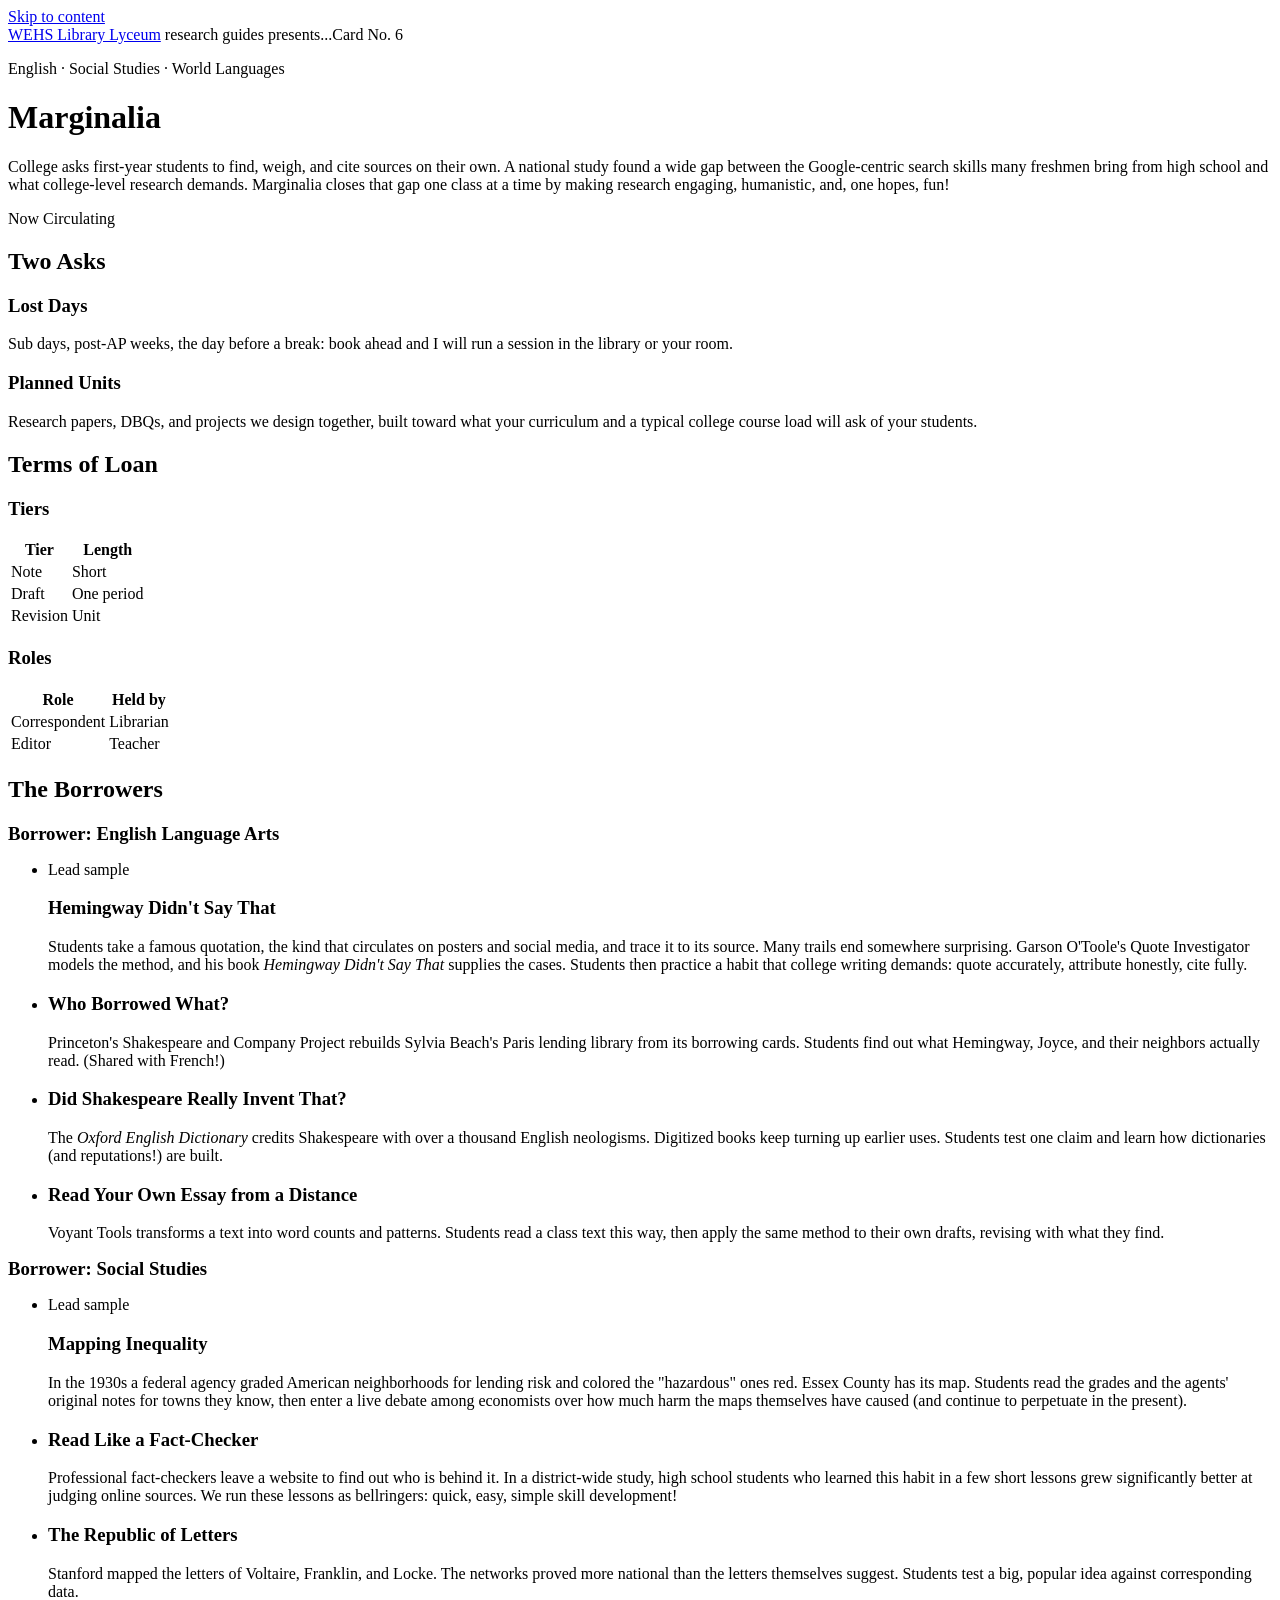
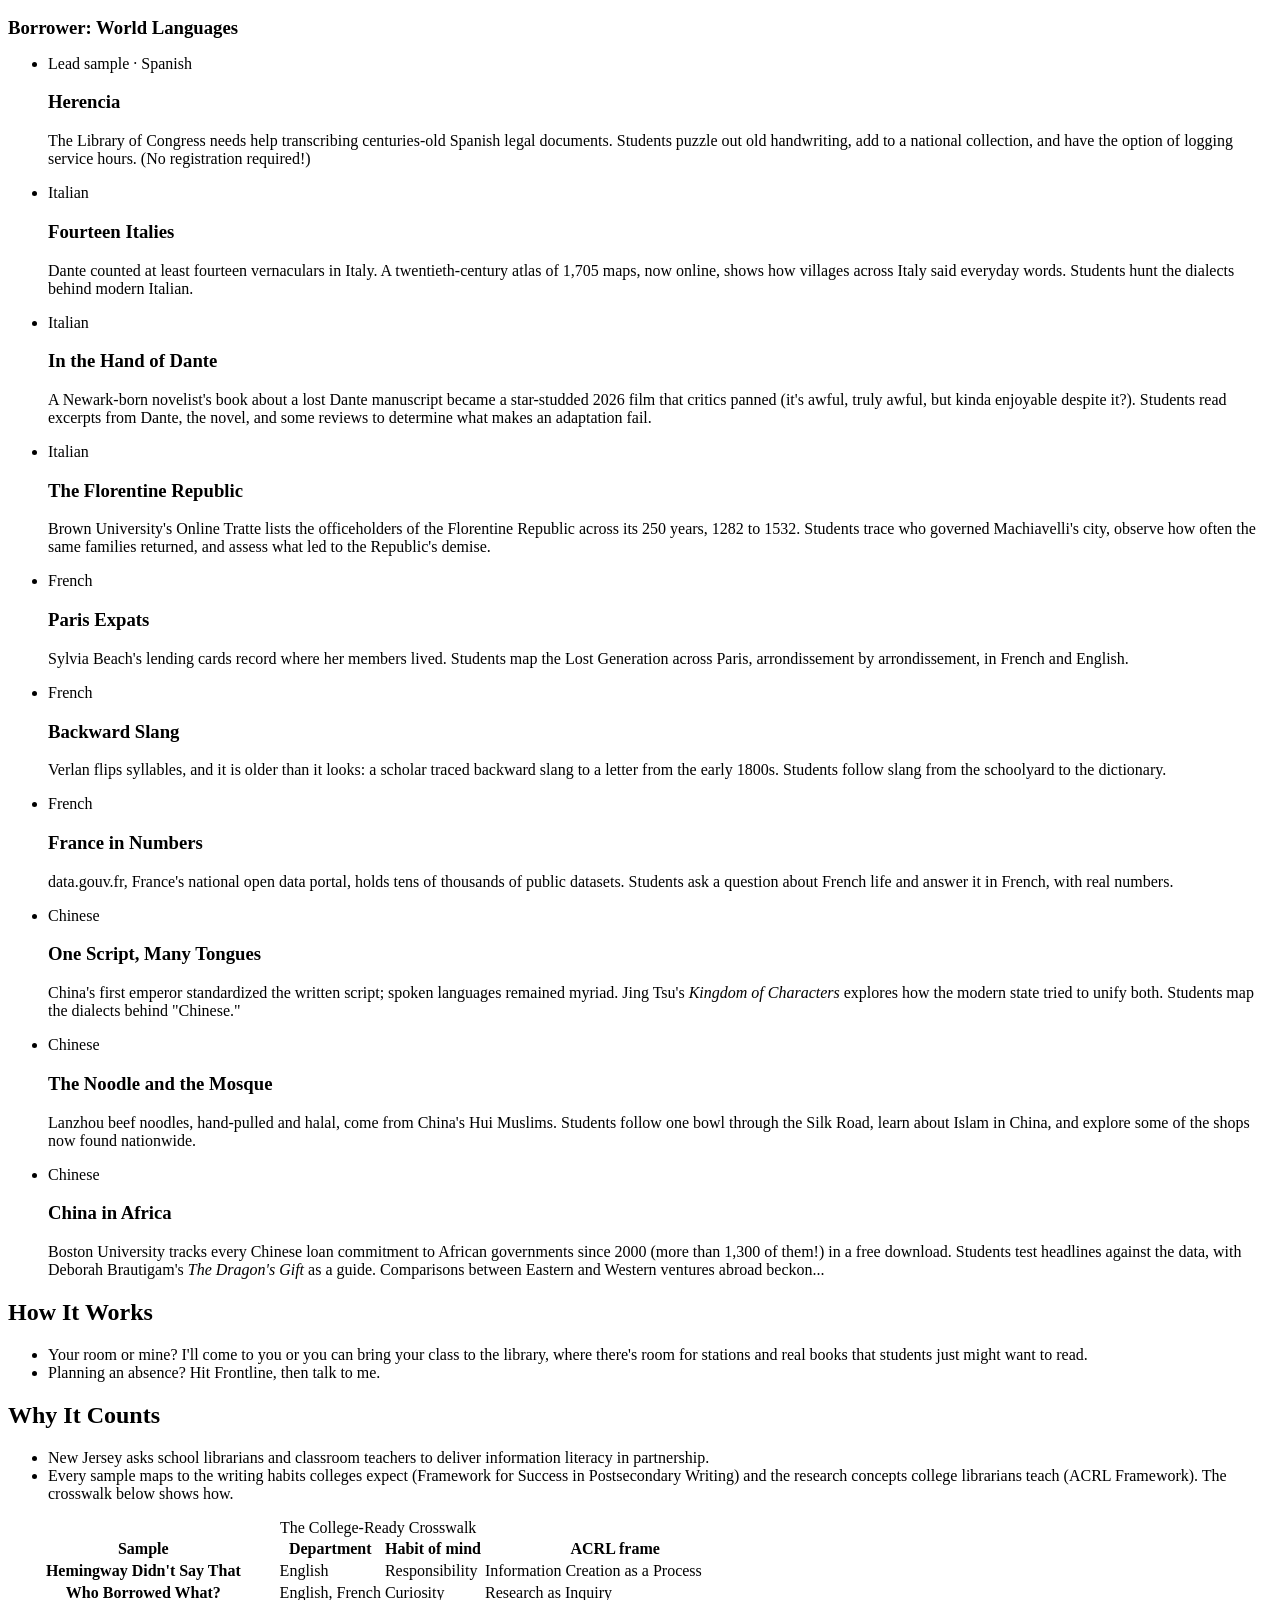
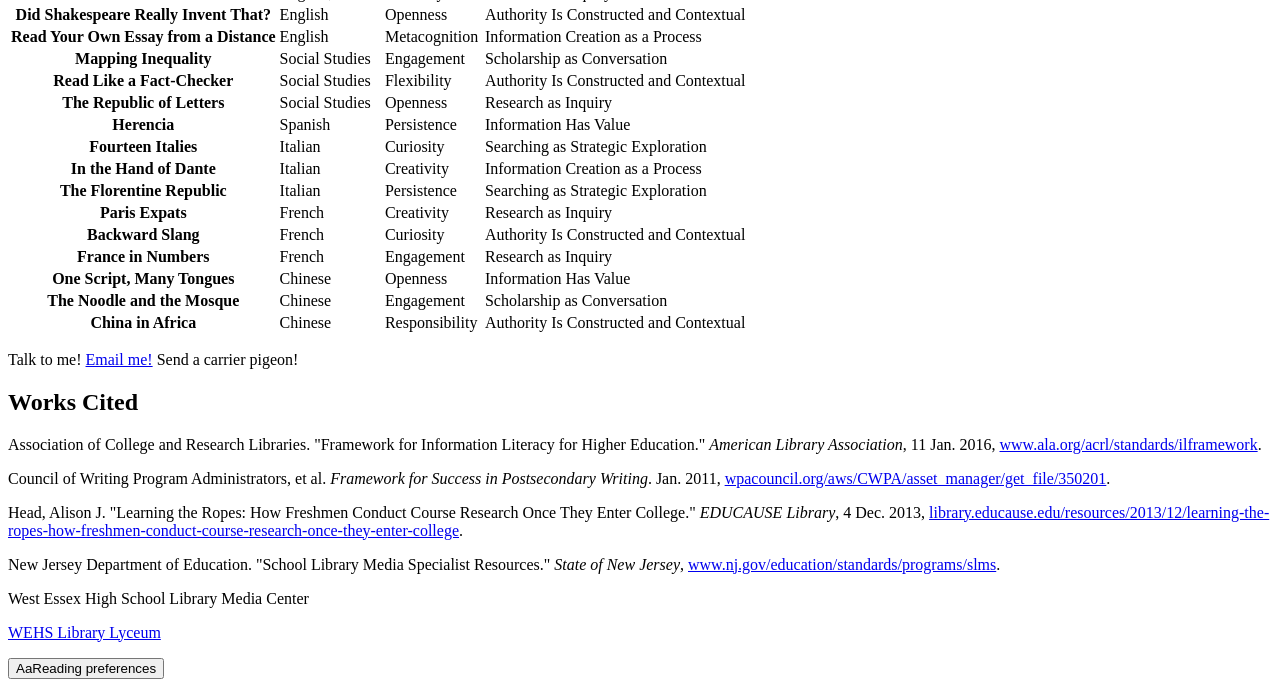
==== index.html @ 97378802 "Build" ====
<!DOCTYPE html>
<html lang="en">
<head>
<meta charset="UTF-8">
<meta name="viewport" content="width=device-width, initial-scale=1.0">
<title>Marginalia | WEHS Library Lyceum</title>
<meta name="description" content="Library collaborations for English, Social Studies, and World Languages at West Essex High School: research, writing, and digital humanities, geared toward developing transferable, interdisciplinary skills.">
<meta property="og:type" content="website">
<meta property="og:site_name" content="WEHS Library Lyceum">
<meta property="og:title" content="Marginalia | WEHS Library Lyceum">
<meta property="og:description" content="Library collaborations for English, Social Studies, and World Languages at West Essex High School: research, writing, and digital humanities, geared toward developing transferable, interdisciplinary skills.">
<meta property="og:url" content="https://mistertlibrary.github.io/marginalia/">
<meta property="og:image" content="https://mistertlibrary.github.io/librarylyceum/og-image.png">
<link rel="icon" type="image/svg+xml" href="/librarylyceum/favicon.svg">
<link rel="icon" type="image/png" sizes="32x32" href="/librarylyceum/favicon.png">
<script>
(function(){try{var d=document.documentElement,t=localStorage.getItem("lyceum-theme"),s=localStorage.getItem("lyceum-size"),f=localStorage.getItem("lyceum-font");if(t==="dark"||t==="contrast")d.dataset.theme=t;if(s==="medium"||s==="large")d.dataset.size=s;if(f==="sans"||f==="dyslexic")d.dataset.font=f}catch(e){}})();
</script>
<link rel="stylesheet" href="/marginalia/site.css">
</head>
<body>
<a class="skip" href="#main">Skip to content</a>
<div class="page">
<header class="card lined hero">
<div class="cardhead"><span><a href="/librarylyceum/guides.html">WEHS Library Lyceum</a> research guides presents...</span><span>Card No. 6</span></div>
<p class="kicker">English · Social Studies · World Languages</p>
<h1>Marginalia</h1>
<p class="blurb">College asks first-year students to find, weigh, and cite sources on their own. A national study found a wide gap between the Google-centric search skills many freshmen bring from high school and what college-level research demands. Marginalia closes that gap one class at a time by making research engaging, humanistic, and, one hopes, fun!</p>
<p class="stamp" aria-hidden="true">Now Circulating</p>
</header>

<main id="main" class="stack">
<section aria-labelledby="h-asks">
<h2 class="desk-h" id="h-asks">Two Asks</h2>
<div class="grid">
<article class="card ask"><h3>Lost Days</h3><p>Sub days, post-AP weeks, the day before a break: book ahead and I will run a session in the library or your room.</p></article>
<article class="card ask"><h3>Planned Units</h3><p>Research papers, DBQs, and projects we design together, built toward what your curriculum and a typical college course load will ask of your students.</p></article>
</div>
</section>

<section aria-labelledby="h-terms">
<h2 class="desk-h" id="h-terms">Terms of Loan</h2>
<div class="grid">
<div class="card loan"><h3>Tiers</h3><table><thead><tr><th scope="col">Tier</th><th scope="col">Length</th></tr></thead><tbody><tr><td>Note</td><td>Short</td></tr><tr><td>Draft</td><td>One period</td></tr><tr><td>Revision</td><td>Unit</td></tr></tbody></table></div>
<div class="card loan"><h3>Roles</h3><table><thead><tr><th scope="col">Role</th><th scope="col">Held by</th></tr></thead><tbody><tr><td>Correspondent</td><td>Librarian</td></tr><tr><td>Editor</td><td>Teacher</td></tr></tbody></table></div>
</div>
</section>

<section aria-labelledby="h-dept" class="dept">
<h2 class="desk-h" id="h-dept">The Borrowers</h2>

<article class="card borrower" aria-labelledby="b-ela">
<h3 class="band" id="b-ela" style="margin:0;text-align:left">Borrower: English Language Arts</h3>
<ul class="slips">
<li class="slip lead-slip"><p class="tag">Lead sample</p><h3>Hemingway Didn't Say That</h3><p>Students take a famous quotation, the kind that circulates on posters and social media, and trace it to its source. Many trails end somewhere surprising. Garson O'Toole's Quote Investigator models the method, and his book <i>Hemingway Didn't Say That</i> supplies the cases. Students then practice a habit that college writing demands: quote accurately, attribute honestly, cite fully.</p></li>
<li class="slip"><h3>Who Borrowed What?</h3><p>Princeton's Shakespeare and Company Project rebuilds Sylvia Beach's Paris lending library from its borrowing cards. Students find out what Hemingway, Joyce, and their neighbors actually read. (Shared with French!)</p></li>
<li class="slip"><h3>Did Shakespeare Really Invent That?</h3><p>The <i>Oxford English Dictionary</i> credits Shakespeare with over a thousand English neologisms. Digitized books keep turning up earlier uses. Students test one claim and learn how dictionaries (and reputations!) are built.</p></li>
<li class="slip"><h3>Read Your Own Essay from a Distance</h3><p>Voyant Tools transforms a text into word counts and patterns. Students read a class text this way, then apply the same method to their own drafts, revising with what they find.</p></li>
</ul>
</article>

<article class="card borrower" aria-labelledby="b-ss">
<h3 class="band" id="b-ss" style="margin:0;text-align:left">Borrower: Social Studies</h3>
<ul class="slips">
<li class="slip lead-slip"><p class="tag">Lead sample</p><h3>Mapping Inequality</h3><p>In the 1930s a federal agency graded American neighborhoods for lending risk and colored the "hazardous" ones red. Essex County has its map. Students read the grades and the agents' original notes for towns they know, then enter a live debate among economists over how much harm the maps themselves have caused (and continue to perpetuate in the present).</p></li>
<li class="slip"><h3>Read Like a Fact-Checker</h3><p>Professional fact-checkers leave a website to find out who is behind it. In a district-wide study, high school students who learned this habit in a few short lessons grew significantly better at judging online sources. We run these lessons as bellringers: quick, easy, simple skill development!</p></li>
<li class="slip"><h3>The Republic of Letters</h3><p>Stanford mapped the letters of Voltaire, Franklin, and Locke. The networks proved more national than the letters themselves suggest. Students test a big, popular idea against corresponding data.</p></li>
</ul>
</article>

<article class="card borrower" aria-labelledby="b-wl">
<h3 class="band" id="b-wl" style="margin:0;text-align:left">Borrower: World Languages</h3>
<ul class="slips">
<li class="slip lead-slip"><p class="tag">Lead sample · Spanish</p><h3>Herencia</h3><p>The Library of Congress needs help transcribing centuries-old Spanish legal documents. Students puzzle out old handwriting, add to a national collection, and have the option of logging service hours. (No registration required!)</p></li>
<li class="slip"><p class="tag">Italian</p><h3>Fourteen Italies</h3><p>Dante counted at least fourteen vernaculars in Italy. A twentieth-century atlas of 1,705 maps, now online, shows how villages across Italy said everyday words. Students hunt the dialects behind modern Italian.</p></li>
<li class="slip"><p class="tag">Italian</p><h3>In the Hand of Dante</h3><p>A Newark-born novelist's book about a lost Dante manuscript became a star-studded 2026 film that critics panned (it's awful, truly awful, but kinda enjoyable despite it?). Students read excerpts from Dante, the novel, and some reviews to determine what makes an adaptation fail.</p></li>
<li class="slip"><p class="tag">Italian</p><h3>The Florentine Republic</h3><p>Brown University's Online Tratte lists the officeholders of the Florentine Republic across its 250 years, 1282 to 1532. Students trace who governed Machiavelli's city, observe how often the same families returned, and assess what led to the Republic's demise.</p></li>
<li class="slip"><p class="tag">French</p><h3>Paris Expats</h3><p>Sylvia Beach's lending cards record where her members lived. Students map the Lost Generation across Paris, arrondissement by arrondissement, in French and English.</p></li>
<li class="slip"><p class="tag">French</p><h3>Backward Slang</h3><p>Verlan flips syllables, and it is older than it looks: a scholar traced backward slang to a letter from the early 1800s. Students follow slang from the schoolyard to the dictionary.</p></li>
<li class="slip"><p class="tag">French</p><h3>France in Numbers</h3><p>data.gouv.fr, France's national open data portal, holds tens of thousands of public datasets. Students ask a question about French life and answer it in French, with real numbers.</p></li>
<li class="slip"><p class="tag">Chinese</p><h3>One Script, Many Tongues</h3><p>China's first emperor standardized the written script; spoken languages remained myriad. Jing Tsu's <i>Kingdom of Characters</i> explores how the modern state tried to unify both. Students map the dialects behind "Chinese."</p></li>
<li class="slip"><p class="tag">Chinese</p><h3>The Noodle and the Mosque</h3><p>Lanzhou beef noodles, hand-pulled and halal, come from China's Hui Muslims. Students follow one bowl through the Silk Road, learn about Islam in China, and explore some of the shops now found nationwide.</p></li>
<li class="slip"><p class="tag">Chinese</p><h3>China in Africa</h3><p>Boston University tracks every Chinese loan commitment to African governments since 2000 (more than 1,300 of them!) in a free download. Students test headlines against the data, with Deborah Brautigam's <i>The Dragon's Gift</i> as a guide. Comparisons between Eastern and Western ventures abroad beckon...</p></li>
</ul>
</article>
</section>

<section aria-labelledby="h-how">
<h2 class="desk-h" id="h-how">How It Works</h2>
<div class="card prose"><ul>
<li>Your room or mine? I'll come to you or you can bring your class to the library, where there's room for stations and real books that students just might want to read.</li>
<li>Planning an absence? Hit Frontline, then talk to me.</li>
</ul></div>
</section>

<section aria-labelledby="h-why">
<h2 class="desk-h" id="h-why">Why It Counts</h2>
<div class="card prose">
<ul>
<li>New Jersey asks school librarians and classroom teachers to deliver information literacy in partnership.</li>
<li>Every sample maps to the writing habits colleges expect (Framework for Success in Postsecondary Writing) and the research concepts college librarians teach (ACRL Framework). The crosswalk below shows how.</li>
</ul>
<div class="xwalk" tabindex="0" role="region" aria-labelledby="xw-cap">
<table>
<caption id="xw-cap">The College-Ready Crosswalk</caption>
<thead><tr><th scope="col">Sample</th><th scope="col">Department</th><th scope="col">Habit of mind</th><th scope="col">ACRL frame</th></tr></thead>
<tbody>
<tr><th scope="row">Hemingway Didn't Say That</th><td>English</td><td>Responsibility</td><td>Information Creation as a Process</td></tr>
<tr><th scope="row">Who Borrowed What?</th><td>English, French</td><td>Curiosity</td><td>Research as Inquiry</td></tr>
<tr><th scope="row">Did Shakespeare Really Invent That?</th><td>English</td><td>Openness</td><td>Authority Is Constructed and Contextual</td></tr>
<tr><th scope="row">Read Your Own Essay from a Distance</th><td>English</td><td>Metacognition</td><td>Information Creation as a Process</td></tr>
<tr><th scope="row">Mapping Inequality</th><td>Social Studies</td><td>Engagement</td><td>Scholarship as Conversation</td></tr>
<tr><th scope="row">Read Like a Fact-Checker</th><td>Social Studies</td><td>Flexibility</td><td>Authority Is Constructed and Contextual</td></tr>
<tr><th scope="row">The Republic of Letters</th><td>Social Studies</td><td>Openness</td><td>Research as Inquiry</td></tr>
<tr><th scope="row">Herencia</th><td>Spanish</td><td>Persistence</td><td>Information Has Value</td></tr>
<tr><th scope="row">Fourteen Italies</th><td>Italian</td><td>Curiosity</td><td>Searching as Strategic Exploration</td></tr>
<tr><th scope="row">In the Hand of Dante</th><td>Italian</td><td>Creativity</td><td>Information Creation as a Process</td></tr>
<tr><th scope="row">The Florentine Republic</th><td>Italian</td><td>Persistence</td><td>Searching as Strategic Exploration</td></tr>
<tr><th scope="row">Paris Expats</th><td>French</td><td>Creativity</td><td>Research as Inquiry</td></tr>
<tr><th scope="row">Backward Slang</th><td>French</td><td>Curiosity</td><td>Authority Is Constructed and Contextual</td></tr>
<tr><th scope="row">France in Numbers</th><td>French</td><td>Engagement</td><td>Research as Inquiry</td></tr>
<tr><th scope="row">One Script, Many Tongues</th><td>Chinese</td><td>Openness</td><td>Information Has Value</td></tr>
<tr><th scope="row">The Noodle and the Mosque</th><td>Chinese</td><td>Engagement</td><td>Scholarship as Conversation</td></tr>
<tr><th scope="row">China in Africa</th><td>Chinese</td><td>Responsibility</td><td>Authority Is Constructed and Contextual</td></tr>
</tbody>
</table>
</div>
<p class="cta">Talk to me! <a href="mailto:sthompson@westex.org">Email me!</a> Send a carrier pigeon!</p>
</div>
</section>
</main>

<section class="sources" aria-labelledby="refs">
<h2 id="refs">Works Cited</h2>
<p>Association of College and Research Libraries. "Framework for Information Literacy for Higher Education." <i>American Library Association</i>, 11 Jan. 2016, <a href="https://www.ala.org/acrl/standards/ilframework">www.ala.org/acrl/standards/ilframework</a>.</p>
<p>Council of Writing Program Administrators, et al. <i>Framework for Success in Postsecondary Writing</i>. Jan. 2011, <a href="https://wpacouncil.org/aws/CWPA/asset_manager/get_file/350201">wpacouncil.org/aws/CWPA/asset_manager/get_file/350201</a>.</p>
<p>Head, Alison J. "Learning the Ropes: How Freshmen Conduct Course Research Once They Enter College." <i>EDUCAUSE Library</i>, 4 Dec. 2013, <a href="https://library.educause.edu/resources/2013/12/learning-the-ropes-how-freshmen-conduct-course-research-once-they-enter-college">library.educause.edu/resources/2013/12/learning-the-ropes-how-freshmen-conduct-course-research-once-they-enter-college</a>.</p>
<p>New Jersey Department of Education. "School Library Media Specialist Resources." <i>State of New Jersey</i>, <a href="https://www.nj.gov/education/standards/programs/slms">www.nj.gov/education/standards/programs/slms</a>.</p>
</section>
<footer class="foot"><p class="big">West Essex High School Library Media Center</p><p><a href="/librarylyceum/">WEHS Library Lyceum</a></p></footer>
</div>
<button class="aa-btn" id="aa-btn" type="button" aria-expanded="false" aria-controls="aa-panel"><span aria-hidden="true">Aa</span><span class="sr-only">Reading preferences</span></button>
<div class="aa-panel" id="aa-panel" role="group" aria-labelledby="aa-title" hidden>
<h2 id="aa-title">Reading preferences</h2>
<fieldset><legend>Text size</legend><div class="seg"><button type="button" data-dim="size" data-v="small">Small</button><button type="button" data-dim="size" data-v="medium">Medium</button><button type="button" data-dim="size" data-v="large">Large</button></div></fieldset>
<fieldset><legend>Theme</legend><div class="seg"><button type="button" data-dim="theme" data-v="light">Light</button><button type="button" data-dim="theme" data-v="dark">Dark</button><button type="button" data-dim="theme" data-v="contrast">High contrast</button></div></fieldset>
<fieldset><legend>Typeface</legend><div class="seg"><button type="button" data-dim="font" data-v="serif">Serif</button><button type="button" data-dim="font" data-v="sans">Sans</button><button type="button" data-dim="font" data-v="dyslexic">OpenDyslexic</button></div></fieldset>
</div>
<script>
(function(){var d=document.documentElement,K={size:"lyceum-size",theme:"lyceum-theme",font:"lyceum-font"},D={size:"small",theme:"light",font:"serif"},b=document.getElementById("aa-btn"),p=document.getElementById("aa-panel");if(!b||!p)return;
function cur(k){return d.dataset[k]||D[k]}
function sync(){p.querySelectorAll("button[data-dim]").forEach(function(x){x.setAttribute("aria-pressed",String(cur(x.dataset.dim)===x.dataset.v))})}
function set(k,v){if(v===D[k])delete d.dataset[k];else d.dataset[k]=v;try{localStorage.setItem(K[k],v)}catch(e){}sync()}
function open(){p.hidden=false;b.setAttribute("aria-expanded","true");sync();var f=p.querySelector('button[aria-pressed="true"]');if(f)f.focus()}
function close(r){p.hidden=true;b.setAttribute("aria-expanded","false");if(r)b.focus()}
b.addEventListener("click",function(){p.hidden?open():close(false)});
p.addEventListener("click",function(e){var x=e.target.closest("button[data-dim]");if(x)set(x.dataset.dim,x.dataset.v)});
document.addEventListener("keydown",function(e){if(e.key==="Escape"&&!p.hidden)close(true)});
document.addEventListener("click",function(e){if(!p.hidden&&!p.contains(e.target)&&!b.contains(e.target))close(false)});
sync()})();
</script>
</body>
</html>
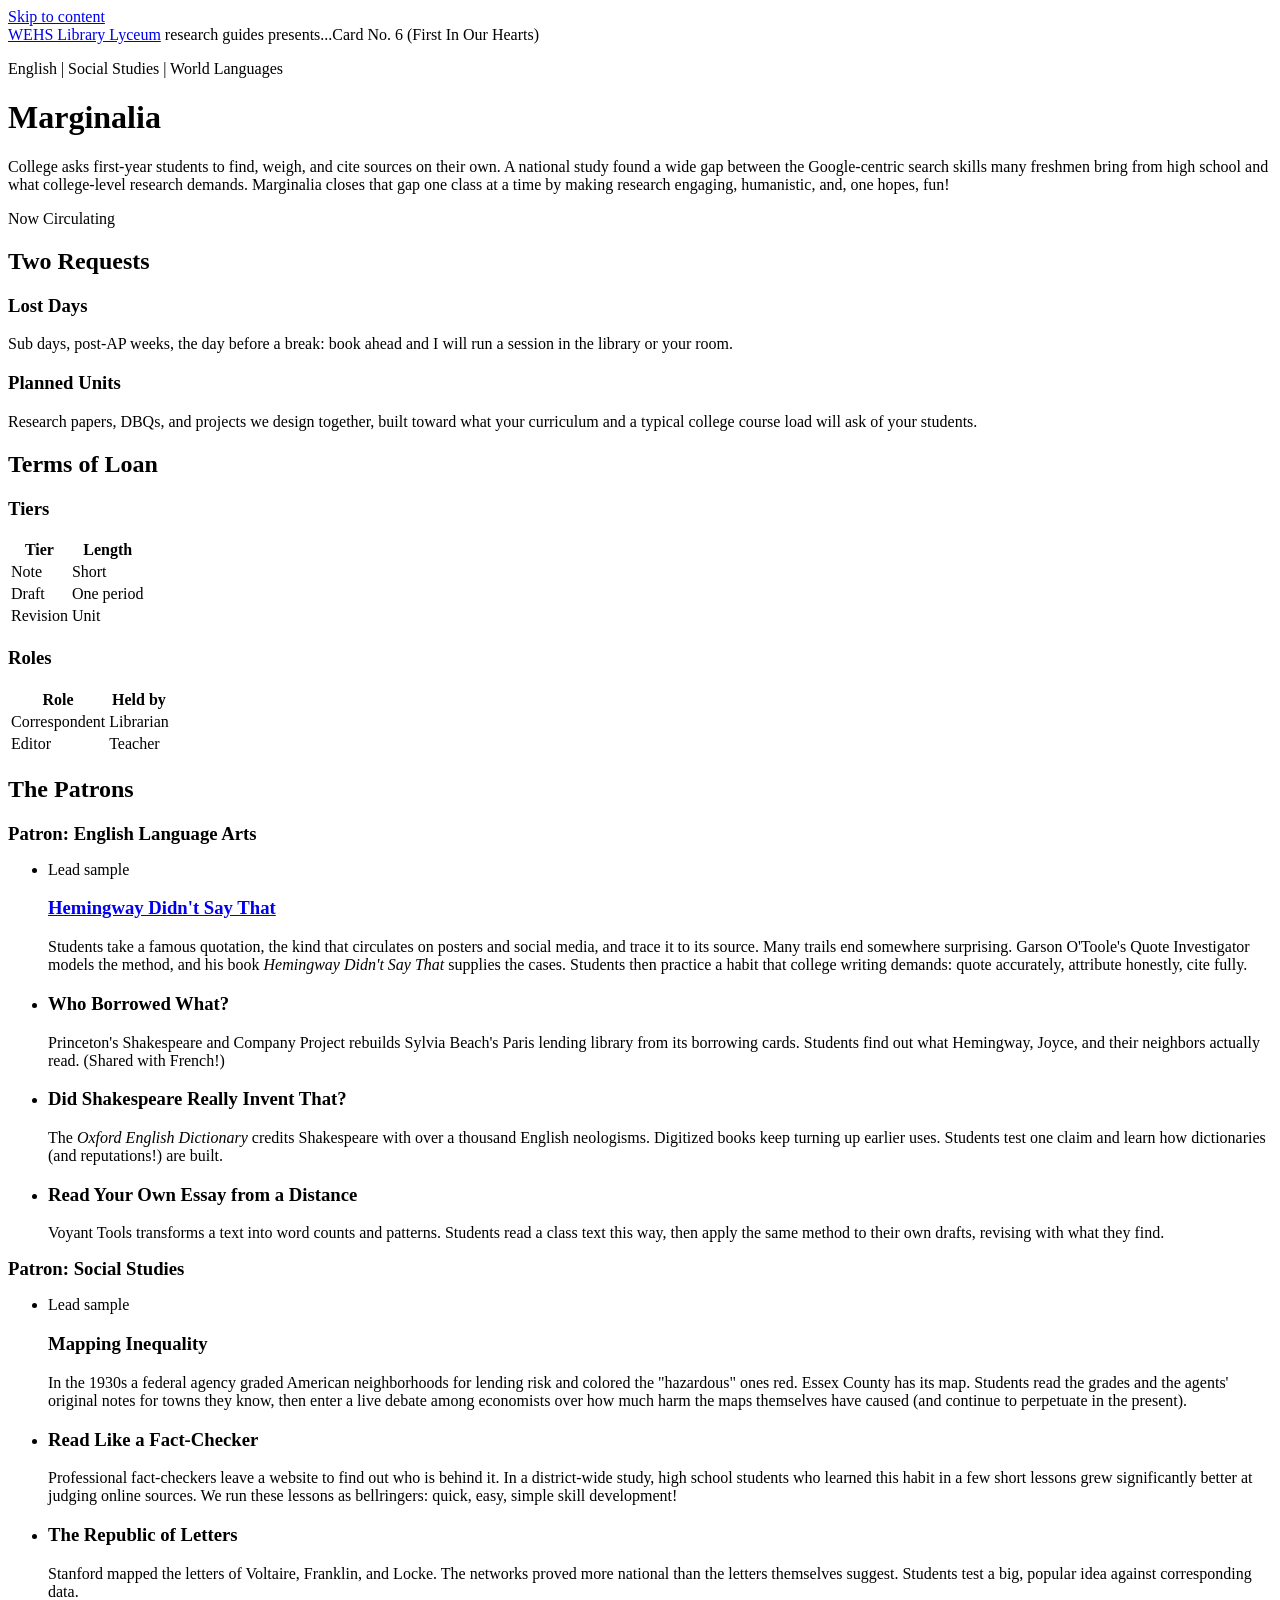
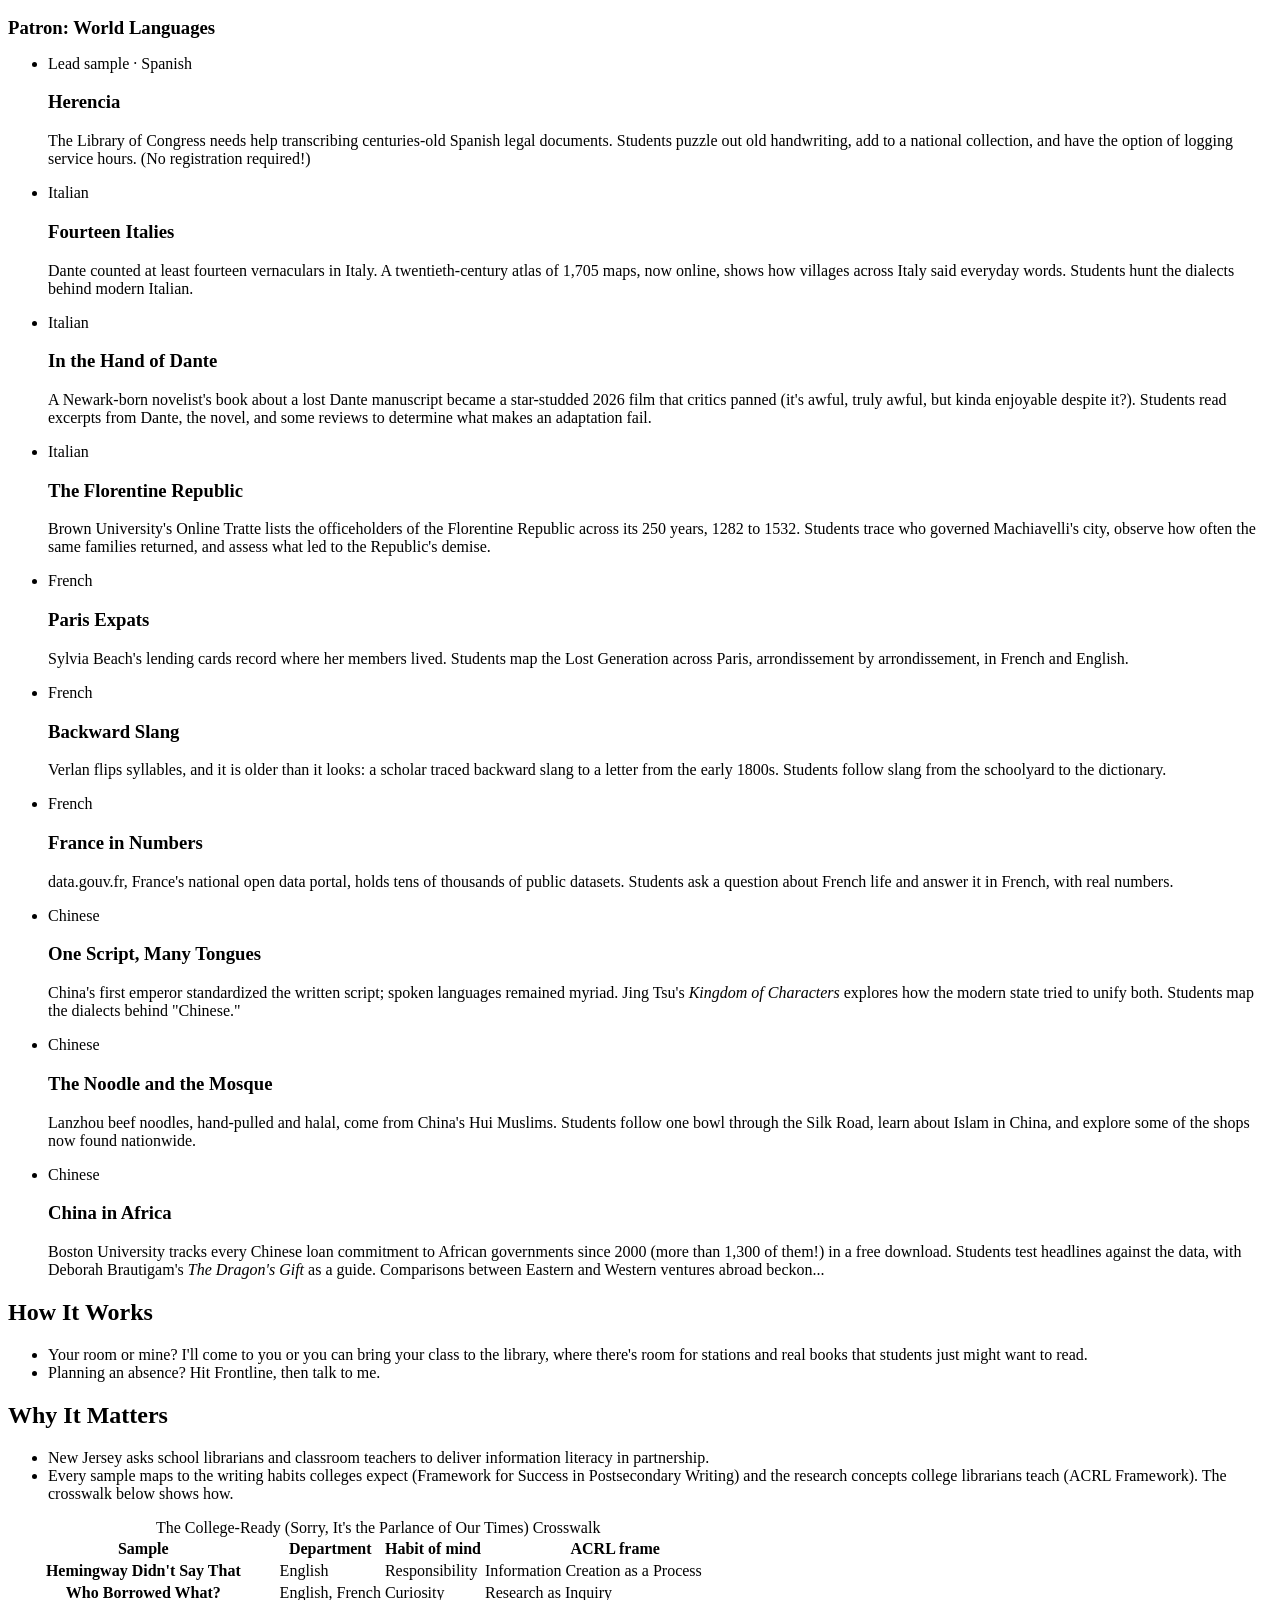
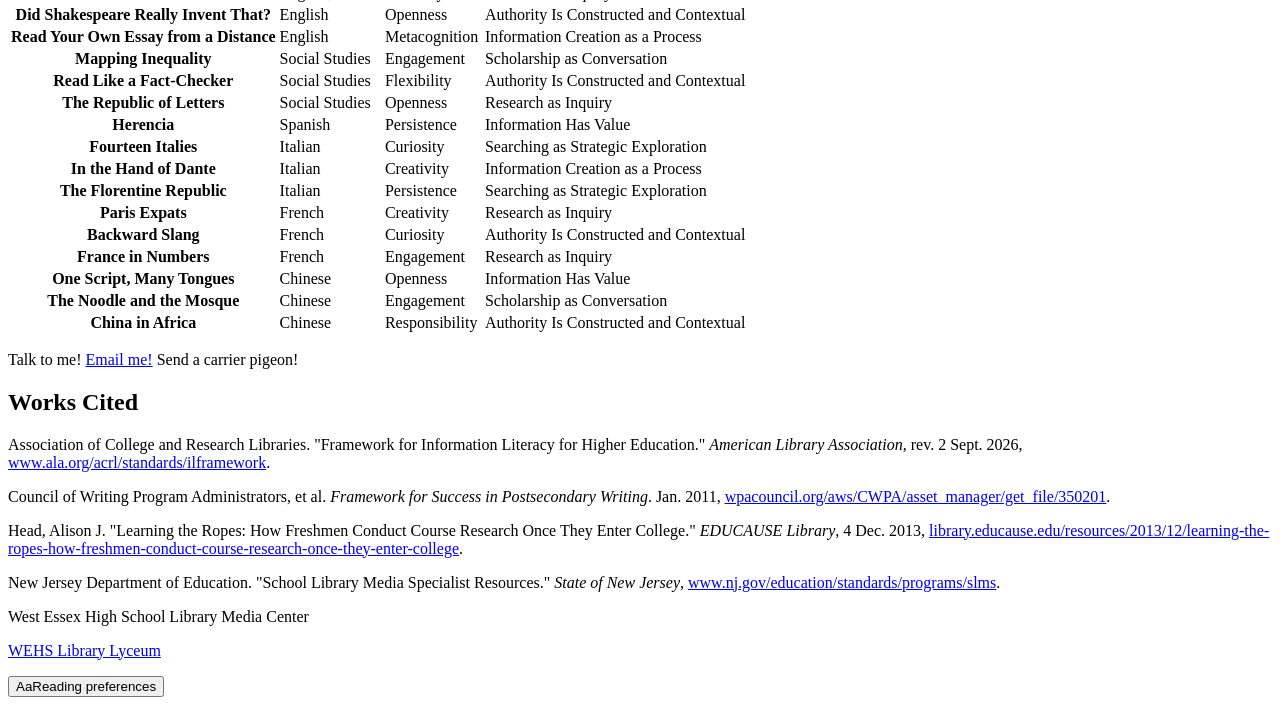
==== commit f6624264: "Misc." ====
--- a/index.html
+++ b/index.html
@@ -22,8 +22,8 @@
 <a class="skip" href="#main">Skip to content</a>
 <div class="page">
 <header class="card lined hero">
-<div class="cardhead"><span><a href="/librarylyceum/guides.html">WEHS Library Lyceum</a> research guides presents...</span><span>Card No. 6</span></div>
-<p class="kicker">English · Social Studies · World Languages</p>
+<div class="cardhead"><span><a href="/librarylyceum/guides.html">WEHS Library Lyceum</a> research guides presents...</span><span>Card No. 6 (First In Our Hearts)</span></div>
+<p class="kicker">English | Social Studies | World Languages</p>
 <h1>Marginalia</h1>
 <p class="blurb">College asks first-year students to find, weigh, and cite sources on their own. A national study found a wide gap between the Google-centric search skills many freshmen bring from high school and what college-level research demands. Marginalia closes that gap one class at a time by making research engaging, humanistic, and, one hopes, fun!</p>
 <p class="stamp" aria-hidden="true">Now Circulating</p>
@@ -31,7 +31,7 @@
 
 <main id="main" class="stack">
 <section aria-labelledby="h-asks">
-<h2 class="desk-h" id="h-asks">Two Asks</h2>
+<h2 class="desk-h" id="h-asks">Two Requests</h2>
 <div class="grid">
 <article class="card ask"><h3>Lost Days</h3><p>Sub days, post-AP weeks, the day before a break: book ahead and I will run a session in the library or your room.</p></article>
 <article class="card ask"><h3>Planned Units</h3><p>Research papers, DBQs, and projects we design together, built toward what your curriculum and a typical college course load will ask of your students.</p></article>
@@ -47,12 +47,12 @@
 </section>
 
 <section aria-labelledby="h-dept" class="dept">
-<h2 class="desk-h" id="h-dept">The Borrowers</h2>
+<h2 class="desk-h" id="h-dept">The Patrons</h2>
 
 <article class="card borrower" aria-labelledby="b-ela">
-<h3 class="band" id="b-ela" style="margin:0;text-align:left">Borrower: English Language Arts</h3>
+<h3 class="band" id="b-ela" style="margin:0;text-align:left">Patron: English Language Arts</h3>
 <ul class="slips">
-<li class="slip lead-slip"><p class="tag">Lead sample</p><h3>Hemingway Didn't Say That</h3><p>Students take a famous quotation, the kind that circulates on posters and social media, and trace it to its source. Many trails end somewhere surprising. Garson O'Toole's Quote Investigator models the method, and his book <i>Hemingway Didn't Say That</i> supplies the cases. Students then practice a habit that college writing demands: quote accurately, attribute honestly, cite fully.</p></li>
+<li class="slip lead-slip"><p class="tag">Lead sample</p><h3><a href="/marginalia/hemingway/">Hemingway Didn't Say That</a></h3><p>Students take a famous quotation, the kind that circulates on posters and social media, and trace it to its source. Many trails end somewhere surprising. Garson O'Toole's Quote Investigator models the method, and his book <i>Hemingway Didn't Say That</i> supplies the cases. Students then practice a habit that college writing demands: quote accurately, attribute honestly, cite fully.</p></li>
 <li class="slip"><h3>Who Borrowed What?</h3><p>Princeton's Shakespeare and Company Project rebuilds Sylvia Beach's Paris lending library from its borrowing cards. Students find out what Hemingway, Joyce, and their neighbors actually read. (Shared with French!)</p></li>
 <li class="slip"><h3>Did Shakespeare Really Invent That?</h3><p>The <i>Oxford English Dictionary</i> credits Shakespeare with over a thousand English neologisms. Digitized books keep turning up earlier uses. Students test one claim and learn how dictionaries (and reputations!) are built.</p></li>
 <li class="slip"><h3>Read Your Own Essay from a Distance</h3><p>Voyant Tools transforms a text into word counts and patterns. Students read a class text this way, then apply the same method to their own drafts, revising with what they find.</p></li>
@@ -60,7 +60,7 @@
 </article>
 
 <article class="card borrower" aria-labelledby="b-ss">
-<h3 class="band" id="b-ss" style="margin:0;text-align:left">Borrower: Social Studies</h3>
+<h3 class="band" id="b-ss" style="margin:0;text-align:left">Patron: Social Studies</h3>
 <ul class="slips">
 <li class="slip lead-slip"><p class="tag">Lead sample</p><h3>Mapping Inequality</h3><p>In the 1930s a federal agency graded American neighborhoods for lending risk and colored the "hazardous" ones red. Essex County has its map. Students read the grades and the agents' original notes for towns they know, then enter a live debate among economists over how much harm the maps themselves have caused (and continue to perpetuate in the present).</p></li>
 <li class="slip"><h3>Read Like a Fact-Checker</h3><p>Professional fact-checkers leave a website to find out who is behind it. In a district-wide study, high school students who learned this habit in a few short lessons grew significantly better at judging online sources. We run these lessons as bellringers: quick, easy, simple skill development!</p></li>
@@ -69,7 +69,7 @@
 </article>
 
 <article class="card borrower" aria-labelledby="b-wl">
-<h3 class="band" id="b-wl" style="margin:0;text-align:left">Borrower: World Languages</h3>
+<h3 class="band" id="b-wl" style="margin:0;text-align:left">Patron: World Languages</h3>
 <ul class="slips">
 <li class="slip lead-slip"><p class="tag">Lead sample · Spanish</p><h3>Herencia</h3><p>The Library of Congress needs help transcribing centuries-old Spanish legal documents. Students puzzle out old handwriting, add to a national collection, and have the option of logging service hours. (No registration required!)</p></li>
 <li class="slip"><p class="tag">Italian</p><h3>Fourteen Italies</h3><p>Dante counted at least fourteen vernaculars in Italy. A twentieth-century atlas of 1,705 maps, now online, shows how villages across Italy said everyday words. Students hunt the dialects behind modern Italian.</p></li>
@@ -94,7 +94,7 @@
 </section>
 
 <section aria-labelledby="h-why">
-<h2 class="desk-h" id="h-why">Why It Counts</h2>
+<h2 class="desk-h" id="h-why">Why It Matters</h2>
 <div class="card prose">
 <ul>
 <li>New Jersey asks school librarians and classroom teachers to deliver information literacy in partnership.</li>
@@ -102,7 +102,7 @@
 </ul>
 <div class="xwalk" tabindex="0" role="region" aria-labelledby="xw-cap">
 <table>
-<caption id="xw-cap">The College-Ready Crosswalk</caption>
+<caption id="xw-cap">The College-Ready (Sorry, It's the Parlance of Our Times) Crosswalk</caption>
 <thead><tr><th scope="col">Sample</th><th scope="col">Department</th><th scope="col">Habit of mind</th><th scope="col">ACRL frame</th></tr></thead>
 <tbody>
 <tr><th scope="row">Hemingway Didn't Say That</th><td>English</td><td>Responsibility</td><td>Information Creation as a Process</td></tr>
@@ -132,7 +132,7 @@
 
 <section class="sources" aria-labelledby="refs">
 <h2 id="refs">Works Cited</h2>
-<p>Association of College and Research Libraries. "Framework for Information Literacy for Higher Education." <i>American Library Association</i>, 11 Jan. 2016, <a href="https://www.ala.org/acrl/standards/ilframework">www.ala.org/acrl/standards/ilframework</a>.</p>
+<p>Association of College and Research Libraries. "Framework for Information Literacy for Higher Education." <i>American Library Association</i>, rev. 2 Sept. 2026, <a href="https://www.ala.org/acrl/standards/ilframework">www.ala.org/acrl/standards/ilframework</a>.</p>
 <p>Council of Writing Program Administrators, et al. <i>Framework for Success in Postsecondary Writing</i>. Jan. 2011, <a href="https://wpacouncil.org/aws/CWPA/asset_manager/get_file/350201">wpacouncil.org/aws/CWPA/asset_manager/get_file/350201</a>.</p>
 <p>Head, Alison J. "Learning the Ropes: How Freshmen Conduct Course Research Once They Enter College." <i>EDUCAUSE Library</i>, 4 Dec. 2013, <a href="https://library.educause.edu/resources/2013/12/learning-the-ropes-how-freshmen-conduct-course-research-once-they-enter-college">library.educause.edu/resources/2013/12/learning-the-ropes-how-freshmen-conduct-course-research-once-they-enter-college</a>.</p>
 <p>New Jersey Department of Education. "School Library Media Specialist Resources." <i>State of New Jersey</i>, <a href="https://www.nj.gov/education/standards/programs/slms">www.nj.gov/education/standards/programs/slms</a>.</p>
@@ -144,7 +144,7 @@
 <h2 id="aa-title">Reading preferences</h2>
 <fieldset><legend>Text size</legend><div class="seg"><button type="button" data-dim="size" data-v="small">Small</button><button type="button" data-dim="size" data-v="medium">Medium</button><button type="button" data-dim="size" data-v="large">Large</button></div></fieldset>
 <fieldset><legend>Theme</legend><div class="seg"><button type="button" data-dim="theme" data-v="light">Light</button><button type="button" data-dim="theme" data-v="dark">Dark</button><button type="button" data-dim="theme" data-v="contrast">High contrast</button></div></fieldset>
-<fieldset><legend>Typeface</legend><div class="seg"><button type="button" data-dim="font" data-v="serif">Serif</button><button type="button" data-dim="font" data-v="sans">Sans</button><button type="button" data-dim="font" data-v="dyslexic">OpenDyslexic</button></div></fieldset>
+<fieldset><legend>Typeface</legend><div class="seg"><button type="button" data-dim="font" data-v="serif">Typewriter</button><button type="button" data-dim="font" data-v="sans">Sans</button><button type="button" data-dim="font" data-v="dyslexic">OpenDyslexic</button></div></fieldset>
 </div>
 <script>
 (function(){var d=document.documentElement,K={size:"lyceum-size",theme:"lyceum-theme",font:"lyceum-font"},D={size:"small",theme:"light",font:"serif"},b=document.getElementById("aa-btn"),p=document.getElementById("aa-panel");if(!b||!p)return;
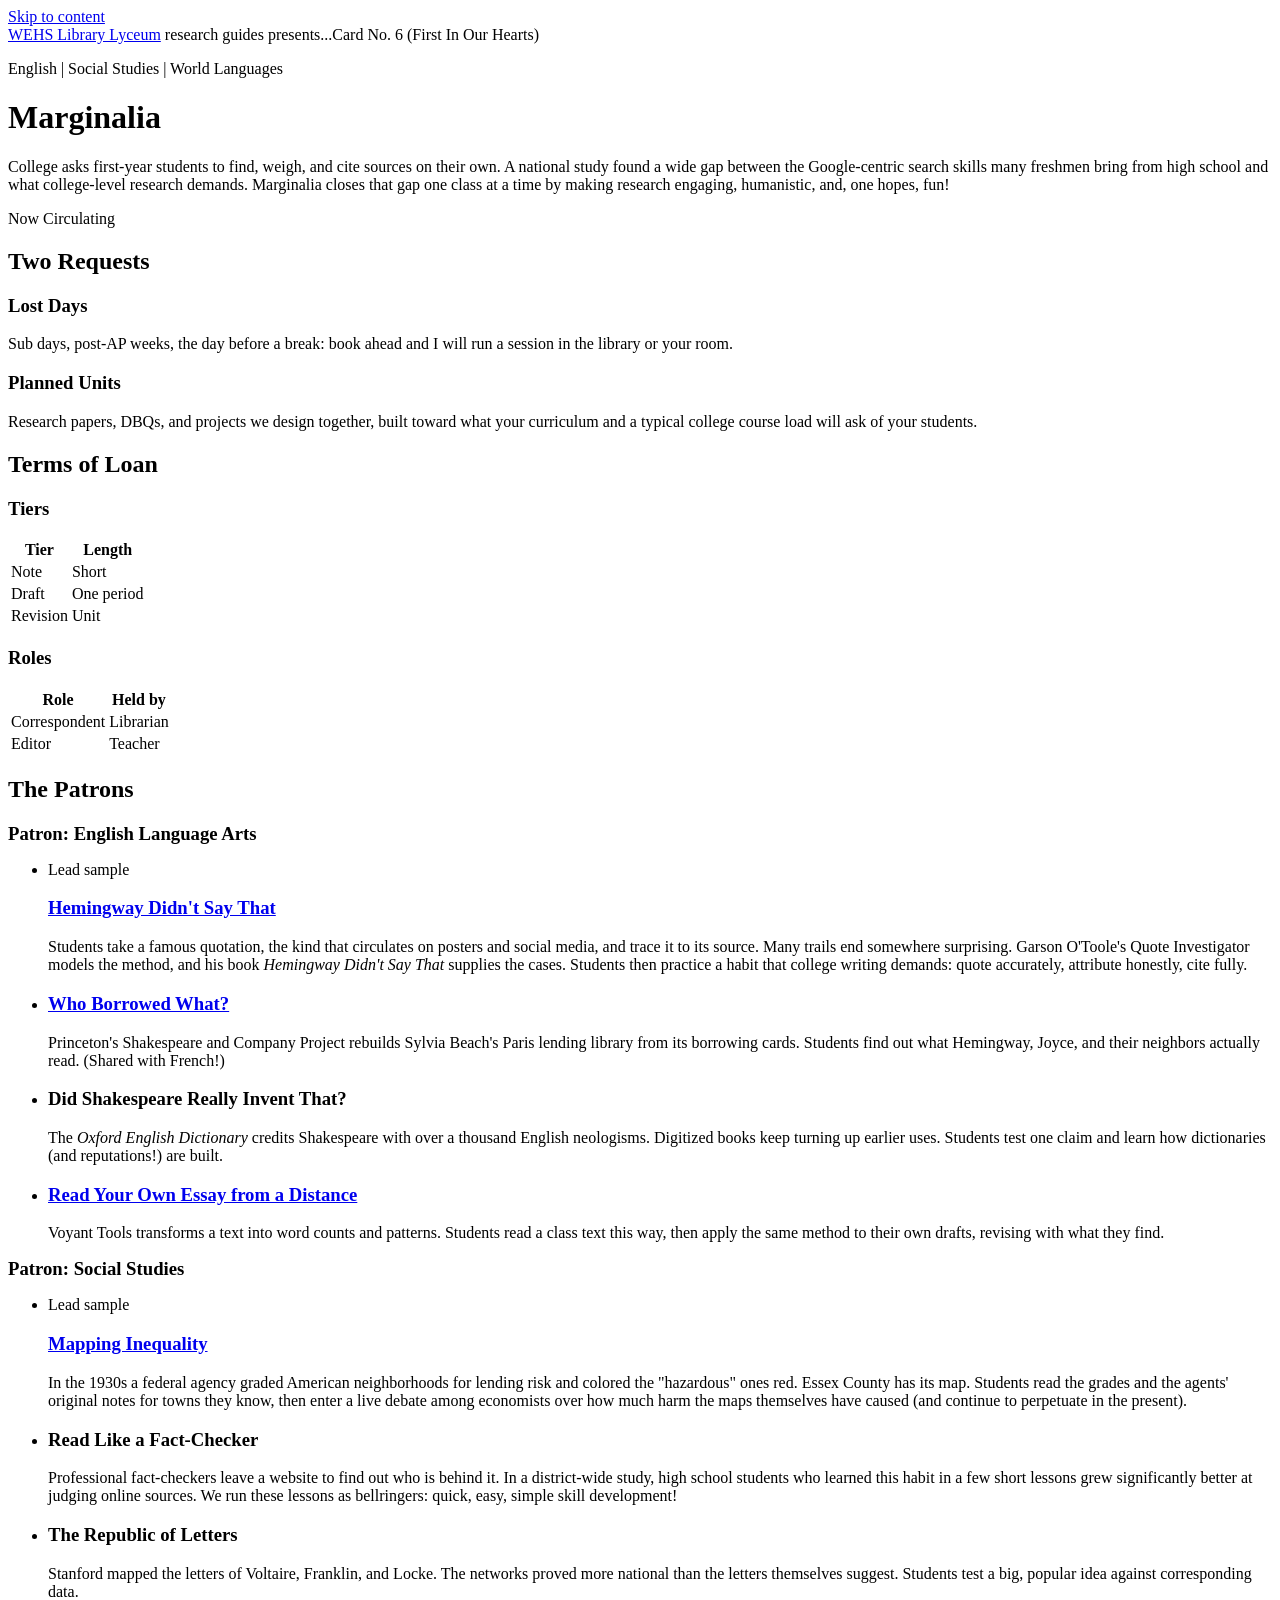
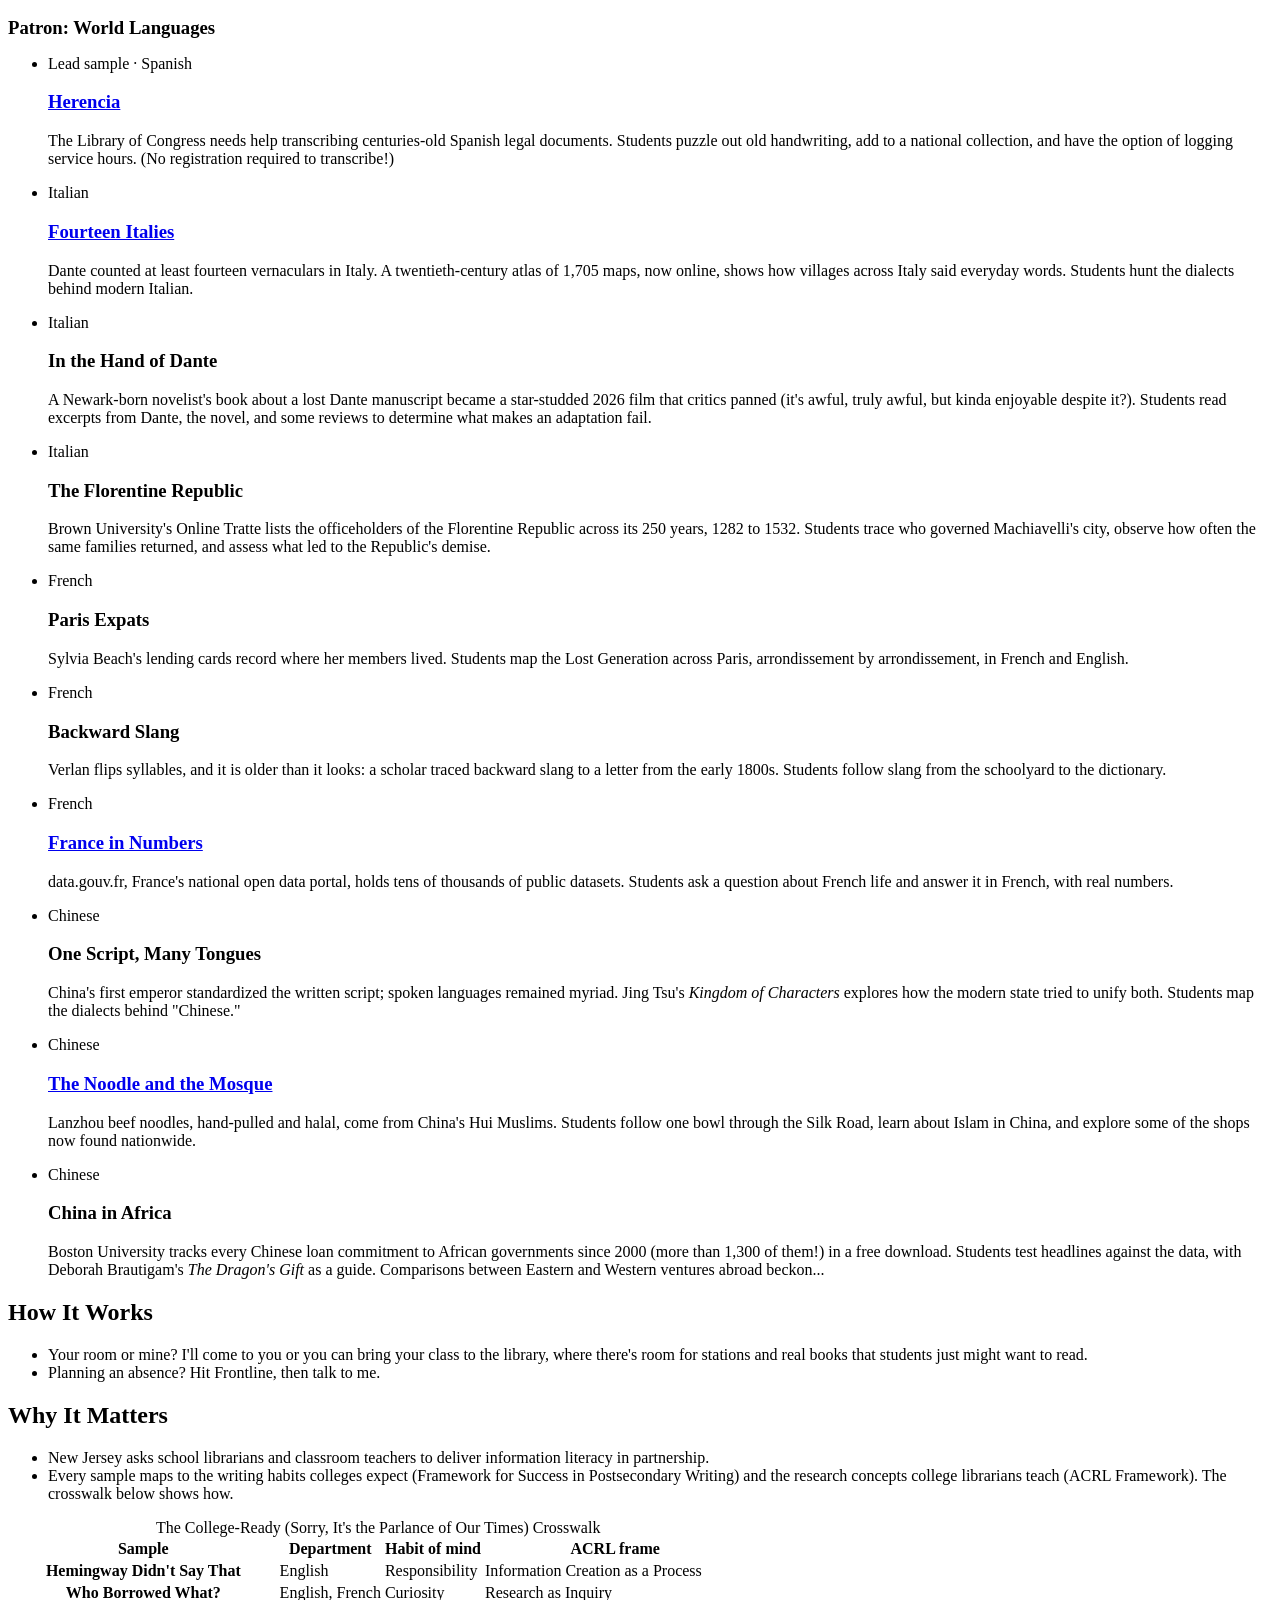
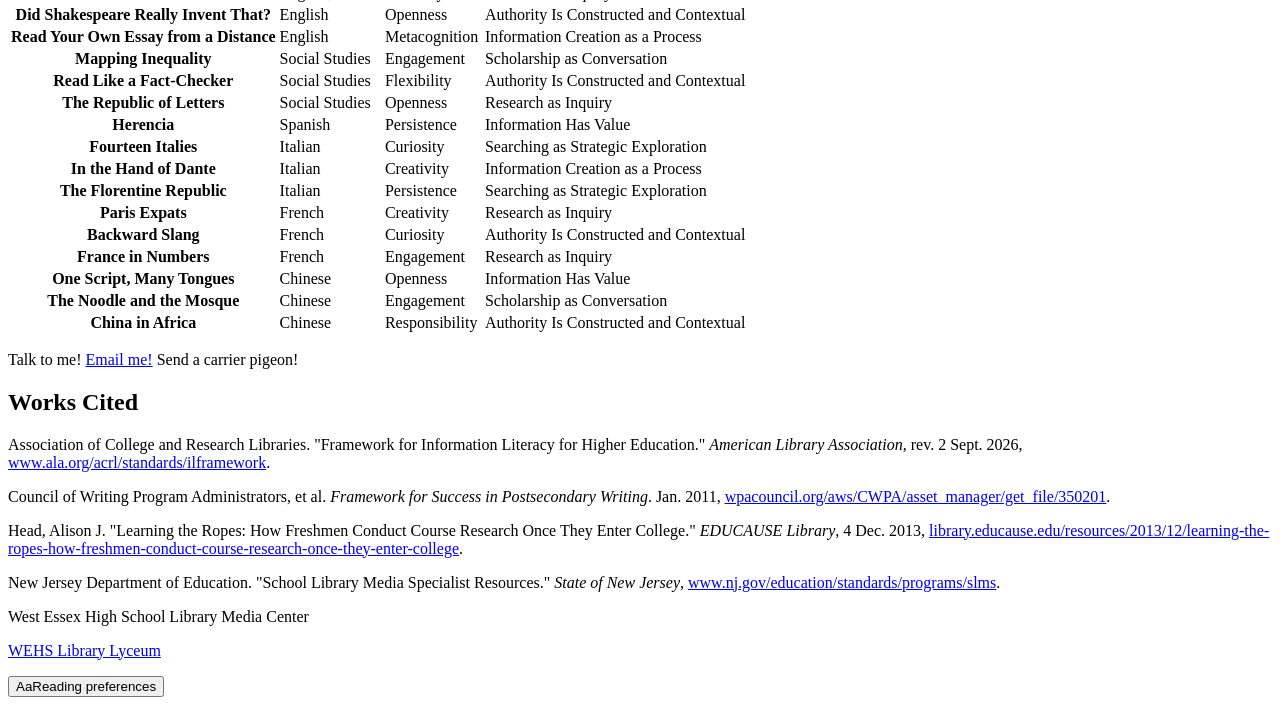
==== commit 84099db8: "Misc." ====
--- a/index.html
+++ b/index.html
@@ -53,16 +53,16 @@
 <h3 class="band" id="b-ela" style="margin:0;text-align:left">Patron: English Language Arts</h3>
 <ul class="slips">
 <li class="slip lead-slip"><p class="tag">Lead sample</p><h3><a href="/marginalia/hemingway/">Hemingway Didn't Say That</a></h3><p>Students take a famous quotation, the kind that circulates on posters and social media, and trace it to its source. Many trails end somewhere surprising. Garson O'Toole's Quote Investigator models the method, and his book <i>Hemingway Didn't Say That</i> supplies the cases. Students then practice a habit that college writing demands: quote accurately, attribute honestly, cite fully.</p></li>
-<li class="slip"><h3>Who Borrowed What?</h3><p>Princeton's Shakespeare and Company Project rebuilds Sylvia Beach's Paris lending library from its borrowing cards. Students find out what Hemingway, Joyce, and their neighbors actually read. (Shared with French!)</p></li>
+<li class="slip"><h3><a href="/marginalia/borrowed/">Who Borrowed What?</a></h3><p>Princeton's Shakespeare and Company Project rebuilds Sylvia Beach's Paris lending library from its borrowing cards. Students find out what Hemingway, Joyce, and their neighbors actually read. (Shared with French!)</p></li>
 <li class="slip"><h3>Did Shakespeare Really Invent That?</h3><p>The <i>Oxford English Dictionary</i> credits Shakespeare with over a thousand English neologisms. Digitized books keep turning up earlier uses. Students test one claim and learn how dictionaries (and reputations!) are built.</p></li>
-<li class="slip"><h3>Read Your Own Essay from a Distance</h3><p>Voyant Tools transforms a text into word counts and patterns. Students read a class text this way, then apply the same method to their own drafts, revising with what they find.</p></li>
+<li class="slip"><h3><a href="/marginalia/voyant/">Read Your Own Essay from a Distance</a></h3><p>Voyant Tools transforms a text into word counts and patterns. Students read a class text this way, then apply the same method to their own drafts, revising with what they find.</p></li>
 </ul>
 </article>
 
 <article class="card borrower" aria-labelledby="b-ss">
 <h3 class="band" id="b-ss" style="margin:0;text-align:left">Patron: Social Studies</h3>
 <ul class="slips">
-<li class="slip lead-slip"><p class="tag">Lead sample</p><h3>Mapping Inequality</h3><p>In the 1930s a federal agency graded American neighborhoods for lending risk and colored the "hazardous" ones red. Essex County has its map. Students read the grades and the agents' original notes for towns they know, then enter a live debate among economists over how much harm the maps themselves have caused (and continue to perpetuate in the present).</p></li>
+<li class="slip lead-slip"><p class="tag">Lead sample</p><h3><a href="/marginalia/redlining/">Mapping Inequality</a></h3><p>In the 1930s a federal agency graded American neighborhoods for lending risk and colored the "hazardous" ones red. Essex County has its map. Students read the grades and the agents' original notes for towns they know, then enter a live debate among economists over how much harm the maps themselves have caused (and continue to perpetuate in the present).</p></li>
 <li class="slip"><h3>Read Like a Fact-Checker</h3><p>Professional fact-checkers leave a website to find out who is behind it. In a district-wide study, high school students who learned this habit in a few short lessons grew significantly better at judging online sources. We run these lessons as bellringers: quick, easy, simple skill development!</p></li>
 <li class="slip"><h3>The Republic of Letters</h3><p>Stanford mapped the letters of Voltaire, Franklin, and Locke. The networks proved more national than the letters themselves suggest. Students test a big, popular idea against corresponding data.</p></li>
 </ul>
@@ -71,15 +71,15 @@
 <article class="card borrower" aria-labelledby="b-wl">
 <h3 class="band" id="b-wl" style="margin:0;text-align:left">Patron: World Languages</h3>
 <ul class="slips">
-<li class="slip lead-slip"><p class="tag">Lead sample · Spanish</p><h3>Herencia</h3><p>The Library of Congress needs help transcribing centuries-old Spanish legal documents. Students puzzle out old handwriting, add to a national collection, and have the option of logging service hours. (No registration required!)</p></li>
-<li class="slip"><p class="tag">Italian</p><h3>Fourteen Italies</h3><p>Dante counted at least fourteen vernaculars in Italy. A twentieth-century atlas of 1,705 maps, now online, shows how villages across Italy said everyday words. Students hunt the dialects behind modern Italian.</p></li>
+<li class="slip lead-slip"><p class="tag">Lead sample · Spanish</p><h3><a href="/marginalia/herencia/" lang="es">Herencia</a></h3><p>The Library of Congress needs help transcribing centuries-old Spanish legal documents. Students puzzle out old handwriting, add to a national collection, and have the option of logging service hours. (No registration required to transcribe!)</p></li>
+<li class="slip"><p class="tag">Italian</p><h3><a href="/marginalia/italies/">Fourteen Italies</a></h3><p>Dante counted at least fourteen vernaculars in Italy. A twentieth-century atlas of 1,705 maps, now online, shows how villages across Italy said everyday words. Students hunt the dialects behind modern Italian.</p></li>
 <li class="slip"><p class="tag">Italian</p><h3>In the Hand of Dante</h3><p>A Newark-born novelist's book about a lost Dante manuscript became a star-studded 2026 film that critics panned (it's awful, truly awful, but kinda enjoyable despite it?). Students read excerpts from Dante, the novel, and some reviews to determine what makes an adaptation fail.</p></li>
 <li class="slip"><p class="tag">Italian</p><h3>The Florentine Republic</h3><p>Brown University's Online Tratte lists the officeholders of the Florentine Republic across its 250 years, 1282 to 1532. Students trace who governed Machiavelli's city, observe how often the same families returned, and assess what led to the Republic's demise.</p></li>
 <li class="slip"><p class="tag">French</p><h3>Paris Expats</h3><p>Sylvia Beach's lending cards record where her members lived. Students map the Lost Generation across Paris, arrondissement by arrondissement, in French and English.</p></li>
 <li class="slip"><p class="tag">French</p><h3>Backward Slang</h3><p>Verlan flips syllables, and it is older than it looks: a scholar traced backward slang to a letter from the early 1800s. Students follow slang from the schoolyard to the dictionary.</p></li>
-<li class="slip"><p class="tag">French</p><h3>France in Numbers</h3><p>data.gouv.fr, France's national open data portal, holds tens of thousands of public datasets. Students ask a question about French life and answer it in French, with real numbers.</p></li>
+<li class="slip"><p class="tag">French</p><h3><a href="/marginalia/prenoms/">France in Numbers</a></h3><p>data.gouv.fr, France's national open data portal, holds tens of thousands of public datasets. Students ask a question about French life and answer it in French, with real numbers.</p></li>
 <li class="slip"><p class="tag">Chinese</p><h3>One Script, Many Tongues</h3><p>China's first emperor standardized the written script; spoken languages remained myriad. Jing Tsu's <i>Kingdom of Characters</i> explores how the modern state tried to unify both. Students map the dialects behind "Chinese."</p></li>
-<li class="slip"><p class="tag">Chinese</p><h3>The Noodle and the Mosque</h3><p>Lanzhou beef noodles, hand-pulled and halal, come from China's Hui Muslims. Students follow one bowl through the Silk Road, learn about Islam in China, and explore some of the shops now found nationwide.</p></li>
+<li class="slip"><p class="tag">Chinese</p><h3><a href="/marginalia/noodles/">The Noodle and the Mosque</a></h3><p>Lanzhou beef noodles, hand-pulled and halal, come from China's Hui Muslims. Students follow one bowl through the Silk Road, learn about Islam in China, and explore some of the shops now found nationwide.</p></li>
 <li class="slip"><p class="tag">Chinese</p><h3>China in Africa</h3><p>Boston University tracks every Chinese loan commitment to African governments since 2000 (more than 1,300 of them!) in a free download. Students test headlines against the data, with Deborah Brautigam's <i>The Dragon's Gift</i> as a guide. Comparisons between Eastern and Western ventures abroad beckon...</p></li>
 </ul>
 </article>
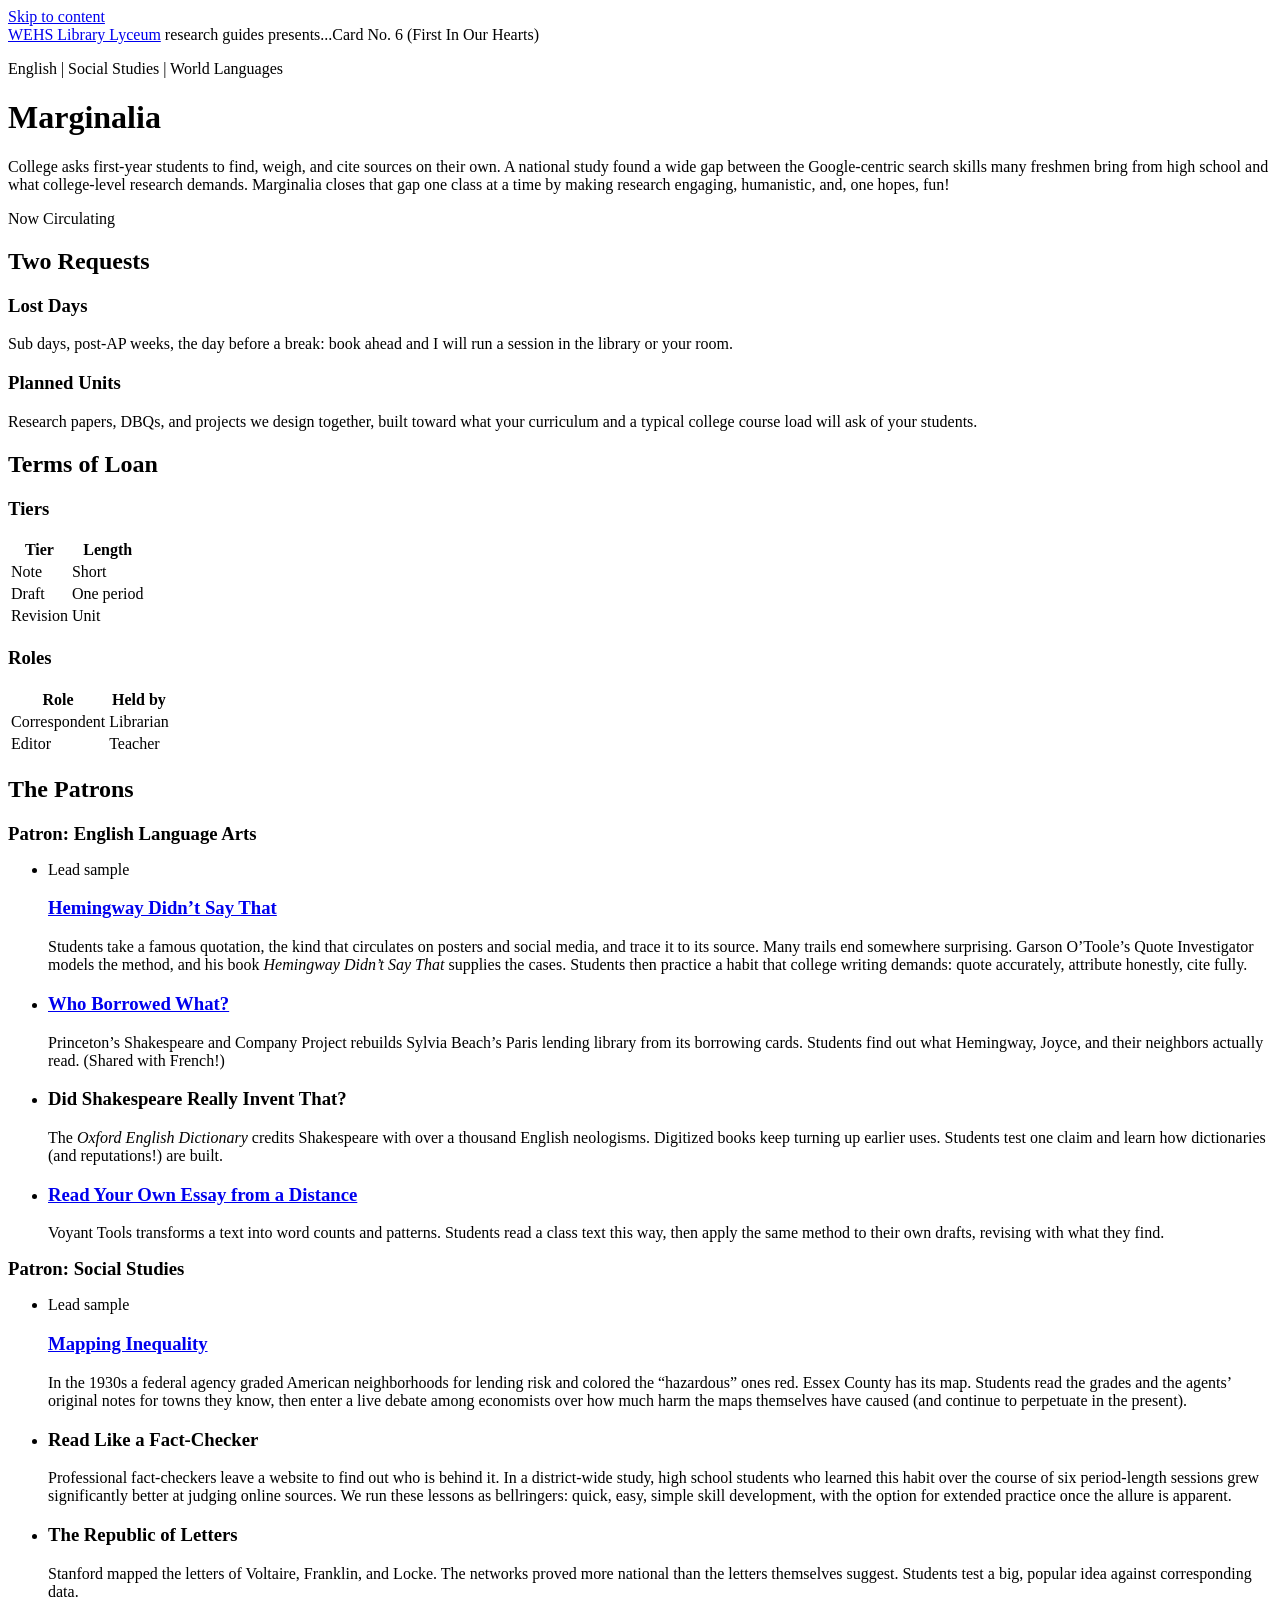
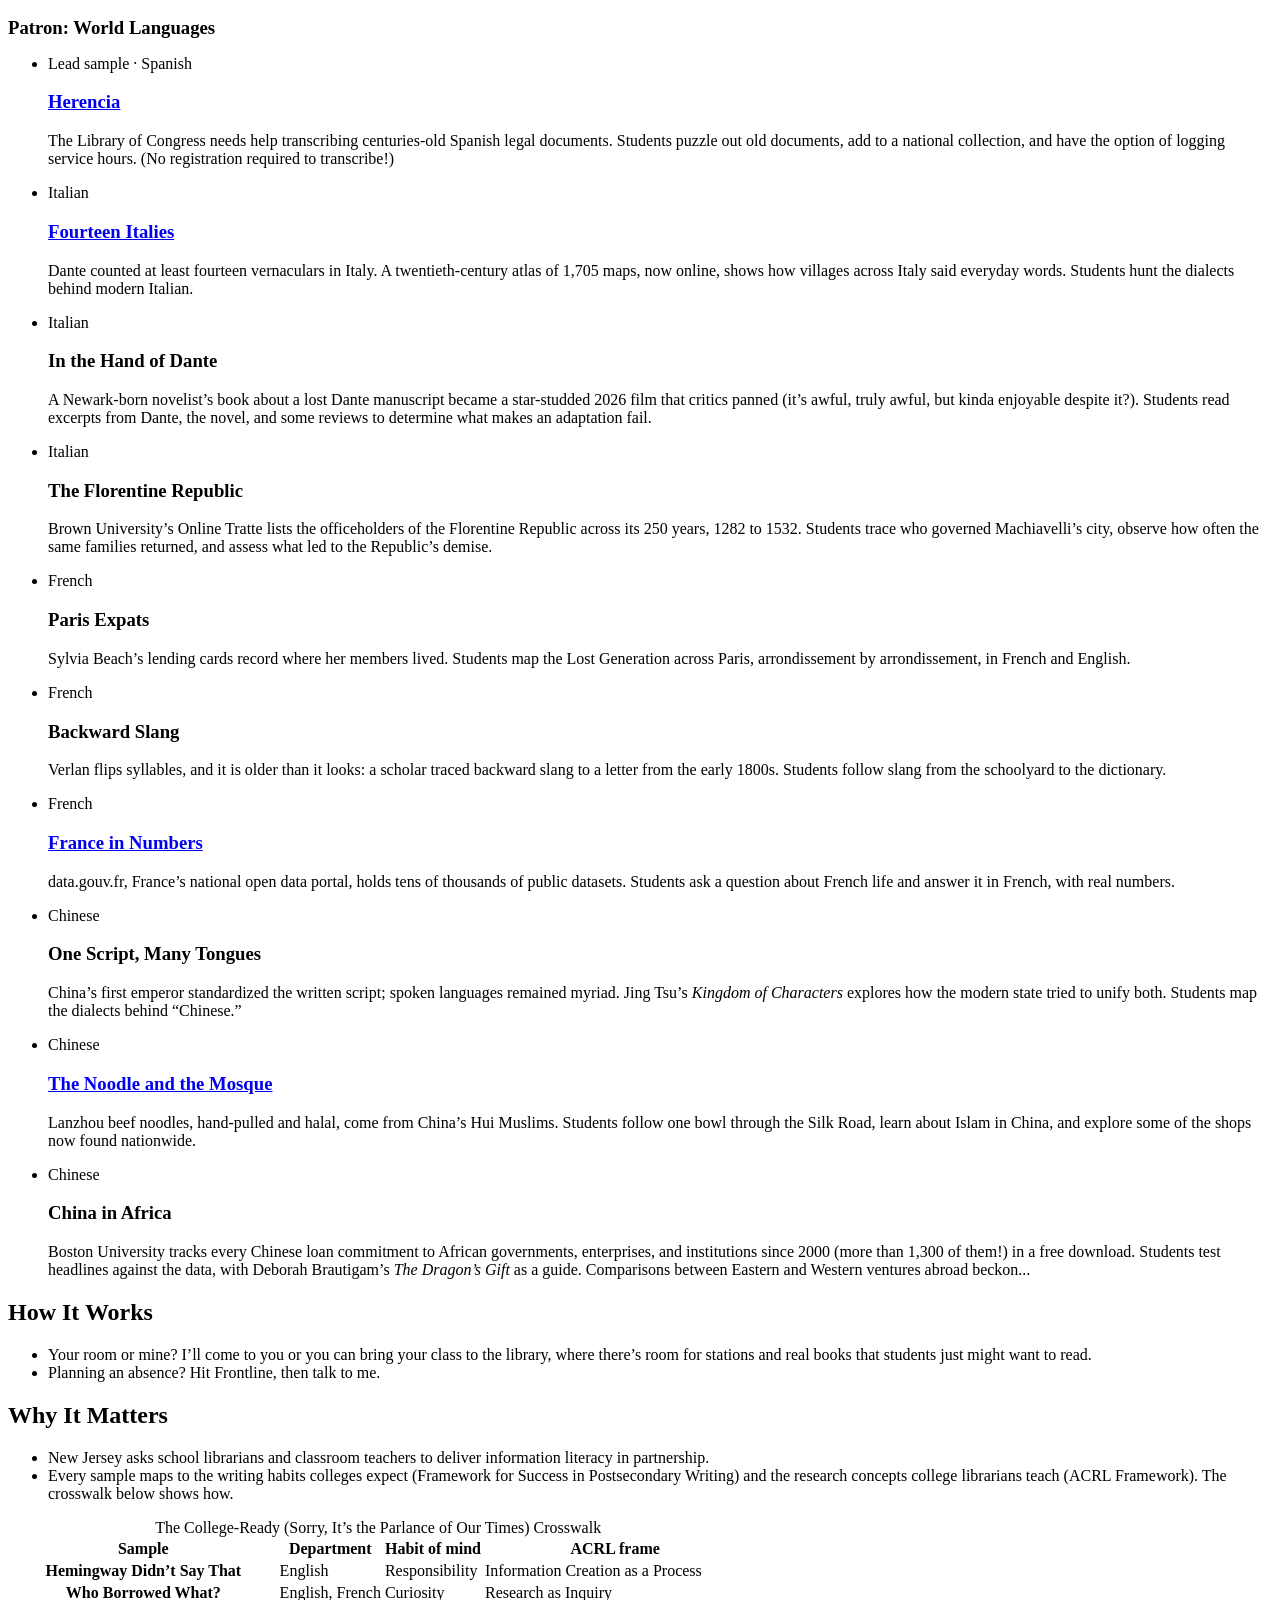
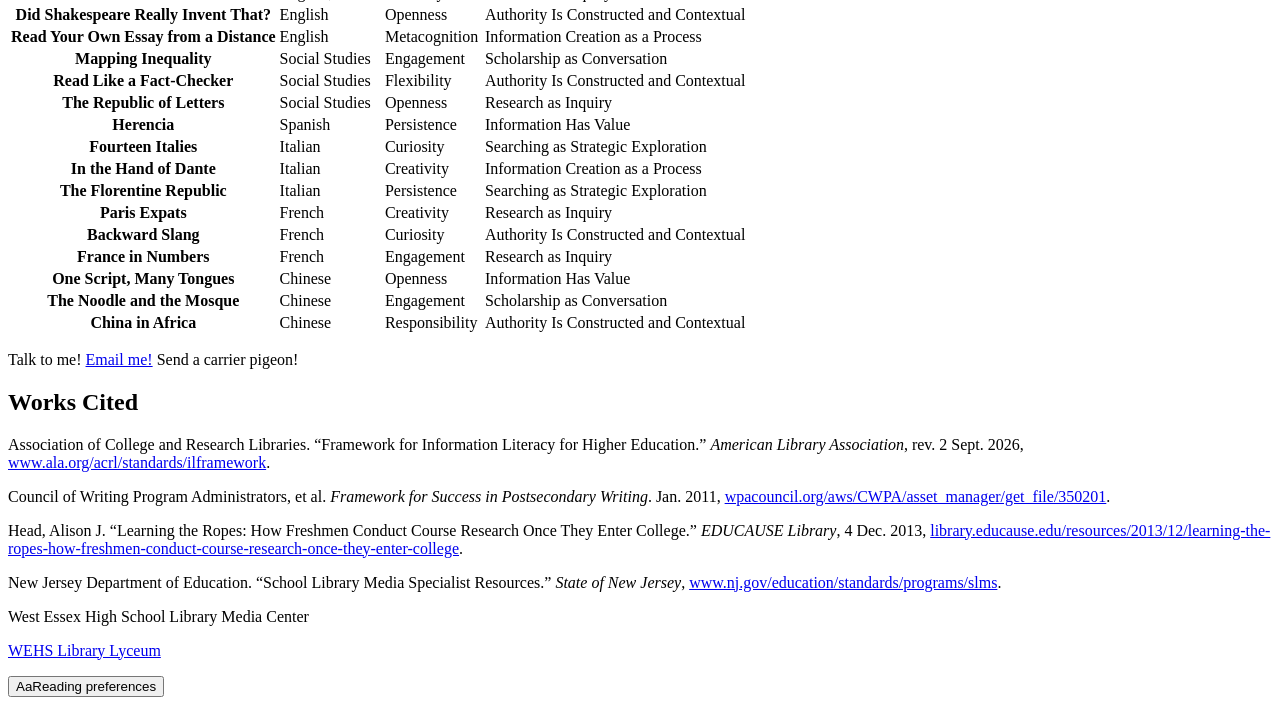
==== commit 30161794: "Misc." ====
--- a/index.html
+++ b/index.html
@@ -52,8 +52,8 @@
 <article class="card borrower" aria-labelledby="b-ela">
 <h3 class="band" id="b-ela" style="margin:0;text-align:left">Patron: English Language Arts</h3>
 <ul class="slips">
-<li class="slip lead-slip"><p class="tag">Lead sample</p><h3><a href="/marginalia/hemingway/">Hemingway Didn't Say That</a></h3><p>Students take a famous quotation, the kind that circulates on posters and social media, and trace it to its source. Many trails end somewhere surprising. Garson O'Toole's Quote Investigator models the method, and his book <i>Hemingway Didn't Say That</i> supplies the cases. Students then practice a habit that college writing demands: quote accurately, attribute honestly, cite fully.</p></li>
-<li class="slip"><h3><a href="/marginalia/borrowed/">Who Borrowed What?</a></h3><p>Princeton's Shakespeare and Company Project rebuilds Sylvia Beach's Paris lending library from its borrowing cards. Students find out what Hemingway, Joyce, and their neighbors actually read. (Shared with French!)</p></li>
+<li class="slip lead-slip"><p class="tag">Lead sample</p><h3><a href="/marginalia/hemingway/">Hemingway Didn’t Say That</a></h3><p>Students take a famous quotation, the kind that circulates on posters and social media, and trace it to its source. Many trails end somewhere surprising. Garson O’Toole’s Quote Investigator models the method, and his book <i>Hemingway Didn’t Say That</i> supplies the cases. Students then practice a habit that college writing demands: quote accurately, attribute honestly, cite fully.</p></li>
+<li class="slip"><h3><a href="/marginalia/borrowed/">Who Borrowed What?</a></h3><p>Princeton’s Shakespeare and Company Project rebuilds Sylvia Beach’s Paris lending library from its borrowing cards. Students find out what Hemingway, Joyce, and their neighbors actually read. (Shared with French!)</p></li>
 <li class="slip"><h3>Did Shakespeare Really Invent That?</h3><p>The <i>Oxford English Dictionary</i> credits Shakespeare with over a thousand English neologisms. Digitized books keep turning up earlier uses. Students test one claim and learn how dictionaries (and reputations!) are built.</p></li>
 <li class="slip"><h3><a href="/marginalia/voyant/">Read Your Own Essay from a Distance</a></h3><p>Voyant Tools transforms a text into word counts and patterns. Students read a class text this way, then apply the same method to their own drafts, revising with what they find.</p></li>
 </ul>
@@ -62,8 +62,8 @@
 <article class="card borrower" aria-labelledby="b-ss">
 <h3 class="band" id="b-ss" style="margin:0;text-align:left">Patron: Social Studies</h3>
 <ul class="slips">
-<li class="slip lead-slip"><p class="tag">Lead sample</p><h3><a href="/marginalia/redlining/">Mapping Inequality</a></h3><p>In the 1930s a federal agency graded American neighborhoods for lending risk and colored the "hazardous" ones red. Essex County has its map. Students read the grades and the agents' original notes for towns they know, then enter a live debate among economists over how much harm the maps themselves have caused (and continue to perpetuate in the present).</p></li>
-<li class="slip"><h3>Read Like a Fact-Checker</h3><p>Professional fact-checkers leave a website to find out who is behind it. In a district-wide study, high school students who learned this habit in a few short lessons grew significantly better at judging online sources. We run these lessons as bellringers: quick, easy, simple skill development!</p></li>
+<li class="slip lead-slip"><p class="tag">Lead sample</p><h3><a href="/marginalia/redlining/">Mapping Inequality</a></h3><p>In the 1930s a federal agency graded American neighborhoods for lending risk and colored the “hazardous” ones red. Essex County has its map. Students read the grades and the agents’ original notes for towns they know, then enter a live debate among economists over how much harm the maps themselves have caused (and continue to perpetuate in the present).</p></li>
+<li class="slip"><h3>Read Like a Fact-Checker</h3><p>Professional fact-checkers leave a website to find out who is behind it. In a district-wide study, high school students who learned this habit over the course of six period-length sessions grew significantly better at judging online sources. We run these lessons as bellringers: quick, easy, simple skill development, with the option for extended practice once the allure is apparent.</p></li>
 <li class="slip"><h3>The Republic of Letters</h3><p>Stanford mapped the letters of Voltaire, Franklin, and Locke. The networks proved more national than the letters themselves suggest. Students test a big, popular idea against corresponding data.</p></li>
 </ul>
 </article>
@@ -71,16 +71,16 @@
 <article class="card borrower" aria-labelledby="b-wl">
 <h3 class="band" id="b-wl" style="margin:0;text-align:left">Patron: World Languages</h3>
 <ul class="slips">
-<li class="slip lead-slip"><p class="tag">Lead sample · Spanish</p><h3><a href="/marginalia/herencia/" lang="es">Herencia</a></h3><p>The Library of Congress needs help transcribing centuries-old Spanish legal documents. Students puzzle out old handwriting, add to a national collection, and have the option of logging service hours. (No registration required to transcribe!)</p></li>
+<li class="slip lead-slip"><p class="tag">Lead sample · Spanish</p><h3><a href="/marginalia/herencia/" lang="es">Herencia</a></h3><p>The Library of Congress needs help transcribing centuries-old Spanish legal documents. Students puzzle out old documents, add to a national collection, and have the option of logging service hours. (No registration required to transcribe!)</p></li>
 <li class="slip"><p class="tag">Italian</p><h3><a href="/marginalia/italies/">Fourteen Italies</a></h3><p>Dante counted at least fourteen vernaculars in Italy. A twentieth-century atlas of 1,705 maps, now online, shows how villages across Italy said everyday words. Students hunt the dialects behind modern Italian.</p></li>
-<li class="slip"><p class="tag">Italian</p><h3>In the Hand of Dante</h3><p>A Newark-born novelist's book about a lost Dante manuscript became a star-studded 2026 film that critics panned (it's awful, truly awful, but kinda enjoyable despite it?). Students read excerpts from Dante, the novel, and some reviews to determine what makes an adaptation fail.</p></li>
-<li class="slip"><p class="tag">Italian</p><h3>The Florentine Republic</h3><p>Brown University's Online Tratte lists the officeholders of the Florentine Republic across its 250 years, 1282 to 1532. Students trace who governed Machiavelli's city, observe how often the same families returned, and assess what led to the Republic's demise.</p></li>
-<li class="slip"><p class="tag">French</p><h3>Paris Expats</h3><p>Sylvia Beach's lending cards record where her members lived. Students map the Lost Generation across Paris, arrondissement by arrondissement, in French and English.</p></li>
+<li class="slip"><p class="tag">Italian</p><h3>In the Hand of Dante</h3><p>A Newark-born novelist’s book about a lost Dante manuscript became a star-studded 2026 film that critics panned (it’s awful, truly awful, but kinda enjoyable despite it?). Students read excerpts from Dante, the novel, and some reviews to determine what makes an adaptation fail.</p></li>
+<li class="slip"><p class="tag">Italian</p><h3>The Florentine Republic</h3><p>Brown University’s Online Tratte lists the officeholders of the Florentine Republic across its 250 years, 1282 to 1532. Students trace who governed Machiavelli’s city, observe how often the same families returned, and assess what led to the Republic’s demise.</p></li>
+<li class="slip"><p class="tag">French</p><h3>Paris Expats</h3><p>Sylvia Beach’s lending cards record where her members lived. Students map the Lost Generation across Paris, arrondissement by arrondissement, in French and English.</p></li>
 <li class="slip"><p class="tag">French</p><h3>Backward Slang</h3><p>Verlan flips syllables, and it is older than it looks: a scholar traced backward slang to a letter from the early 1800s. Students follow slang from the schoolyard to the dictionary.</p></li>
-<li class="slip"><p class="tag">French</p><h3><a href="/marginalia/prenoms/">France in Numbers</a></h3><p>data.gouv.fr, France's national open data portal, holds tens of thousands of public datasets. Students ask a question about French life and answer it in French, with real numbers.</p></li>
-<li class="slip"><p class="tag">Chinese</p><h3>One Script, Many Tongues</h3><p>China's first emperor standardized the written script; spoken languages remained myriad. Jing Tsu's <i>Kingdom of Characters</i> explores how the modern state tried to unify both. Students map the dialects behind "Chinese."</p></li>
-<li class="slip"><p class="tag">Chinese</p><h3><a href="/marginalia/noodles/">The Noodle and the Mosque</a></h3><p>Lanzhou beef noodles, hand-pulled and halal, come from China's Hui Muslims. Students follow one bowl through the Silk Road, learn about Islam in China, and explore some of the shops now found nationwide.</p></li>
-<li class="slip"><p class="tag">Chinese</p><h3>China in Africa</h3><p>Boston University tracks every Chinese loan commitment to African governments since 2000 (more than 1,300 of them!) in a free download. Students test headlines against the data, with Deborah Brautigam's <i>The Dragon's Gift</i> as a guide. Comparisons between Eastern and Western ventures abroad beckon...</p></li>
+<li class="slip"><p class="tag">French</p><h3><a href="/marginalia/prenoms/">France in Numbers</a></h3><p>data.gouv.fr, France’s national open data portal, holds tens of thousands of public datasets. Students ask a question about French life and answer it in French, with real numbers.</p></li>
+<li class="slip"><p class="tag">Chinese</p><h3>One Script, Many Tongues</h3><p>China’s first emperor standardized the written script; spoken languages remained myriad. Jing Tsu’s <i>Kingdom of Characters</i> explores how the modern state tried to unify both. Students map the dialects behind “Chinese.”</p></li>
+<li class="slip"><p class="tag">Chinese</p><h3><a href="/marginalia/noodles/">The Noodle and the Mosque</a></h3><p>Lanzhou beef noodles, hand-pulled and halal, come from China’s Hui Muslims. Students follow one bowl through the Silk Road, learn about Islam in China, and explore some of the shops now found nationwide.</p></li>
+<li class="slip"><p class="tag">Chinese</p><h3>China in Africa</h3><p>Boston University tracks every Chinese loan commitment to African governments, enterprises, and institutions since 2000 (more than 1,300 of them!) in a free download. Students test headlines against the data, with Deborah Brautigam’s <i>The Dragon’s Gift</i> as a guide. Comparisons between Eastern and Western ventures abroad beckon...</p></li>
 </ul>
 </article>
 </section>
@@ -88,7 +88,7 @@
 <section aria-labelledby="h-how">
 <h2 class="desk-h" id="h-how">How It Works</h2>
 <div class="card prose"><ul>
-<li>Your room or mine? I'll come to you or you can bring your class to the library, where there's room for stations and real books that students just might want to read.</li>
+<li>Your room or mine? I’ll come to you or you can bring your class to the library, where there’s room for stations and real books that students just might want to read.</li>
 <li>Planning an absence? Hit Frontline, then talk to me.</li>
 </ul></div>
 </section>
@@ -102,10 +102,10 @@
 </ul>
 <div class="xwalk" tabindex="0" role="region" aria-labelledby="xw-cap">
 <table>
-<caption id="xw-cap">The College-Ready (Sorry, It's the Parlance of Our Times) Crosswalk</caption>
+<caption id="xw-cap">The College-Ready (Sorry, It’s the Parlance of Our Times) Crosswalk</caption>
 <thead><tr><th scope="col">Sample</th><th scope="col">Department</th><th scope="col">Habit of mind</th><th scope="col">ACRL frame</th></tr></thead>
 <tbody>
-<tr><th scope="row">Hemingway Didn't Say That</th><td>English</td><td>Responsibility</td><td>Information Creation as a Process</td></tr>
+<tr><th scope="row">Hemingway Didn’t Say That</th><td>English</td><td>Responsibility</td><td>Information Creation as a Process</td></tr>
 <tr><th scope="row">Who Borrowed What?</th><td>English, French</td><td>Curiosity</td><td>Research as Inquiry</td></tr>
 <tr><th scope="row">Did Shakespeare Really Invent That?</th><td>English</td><td>Openness</td><td>Authority Is Constructed and Contextual</td></tr>
 <tr><th scope="row">Read Your Own Essay from a Distance</th><td>English</td><td>Metacognition</td><td>Information Creation as a Process</td></tr>
@@ -132,10 +132,10 @@
 
 <section class="sources" aria-labelledby="refs">
 <h2 id="refs">Works Cited</h2>
-<p>Association of College and Research Libraries. "Framework for Information Literacy for Higher Education." <i>American Library Association</i>, rev. 2 Sept. 2026, <a href="https://www.ala.org/acrl/standards/ilframework">www.ala.org/acrl/standards/ilframework</a>.</p>
+<p>Association of College and Research Libraries. “Framework for Information Literacy for Higher Education.” <i>American Library Association</i>, rev. 2 Sept. 2026, <a href="https://www.ala.org/acrl/standards/ilframework">www.ala.org/acrl/standards/ilframework</a>.</p>
 <p>Council of Writing Program Administrators, et al. <i>Framework for Success in Postsecondary Writing</i>. Jan. 2011, <a href="https://wpacouncil.org/aws/CWPA/asset_manager/get_file/350201">wpacouncil.org/aws/CWPA/asset_manager/get_file/350201</a>.</p>
-<p>Head, Alison J. "Learning the Ropes: How Freshmen Conduct Course Research Once They Enter College." <i>EDUCAUSE Library</i>, 4 Dec. 2013, <a href="https://library.educause.edu/resources/2013/12/learning-the-ropes-how-freshmen-conduct-course-research-once-they-enter-college">library.educause.edu/resources/2013/12/learning-the-ropes-how-freshmen-conduct-course-research-once-they-enter-college</a>.</p>
-<p>New Jersey Department of Education. "School Library Media Specialist Resources." <i>State of New Jersey</i>, <a href="https://www.nj.gov/education/standards/programs/slms">www.nj.gov/education/standards/programs/slms</a>.</p>
+<p>Head, Alison J. “Learning the Ropes: How Freshmen Conduct Course Research Once They Enter College.” <i>EDUCAUSE Library</i>, 4 Dec. 2013, <a href="https://library.educause.edu/resources/2013/12/learning-the-ropes-how-freshmen-conduct-course-research-once-they-enter-college">library.educause.edu/resources/2013/12/learning-the-ropes-how-freshmen-conduct-course-research-once-they-enter-college</a>.</p>
+<p>New Jersey Department of Education. “School Library Media Specialist Resources.” <i>State of New Jersey</i>, <a href="https://www.nj.gov/education/standards/programs/slms">www.nj.gov/education/standards/programs/slms</a>.</p>
 </section>
 <footer class="foot"><p class="big">West Essex High School Library Media Center</p><p><a href="/librarylyceum/">WEHS Library Lyceum</a></p></footer>
 </div>
